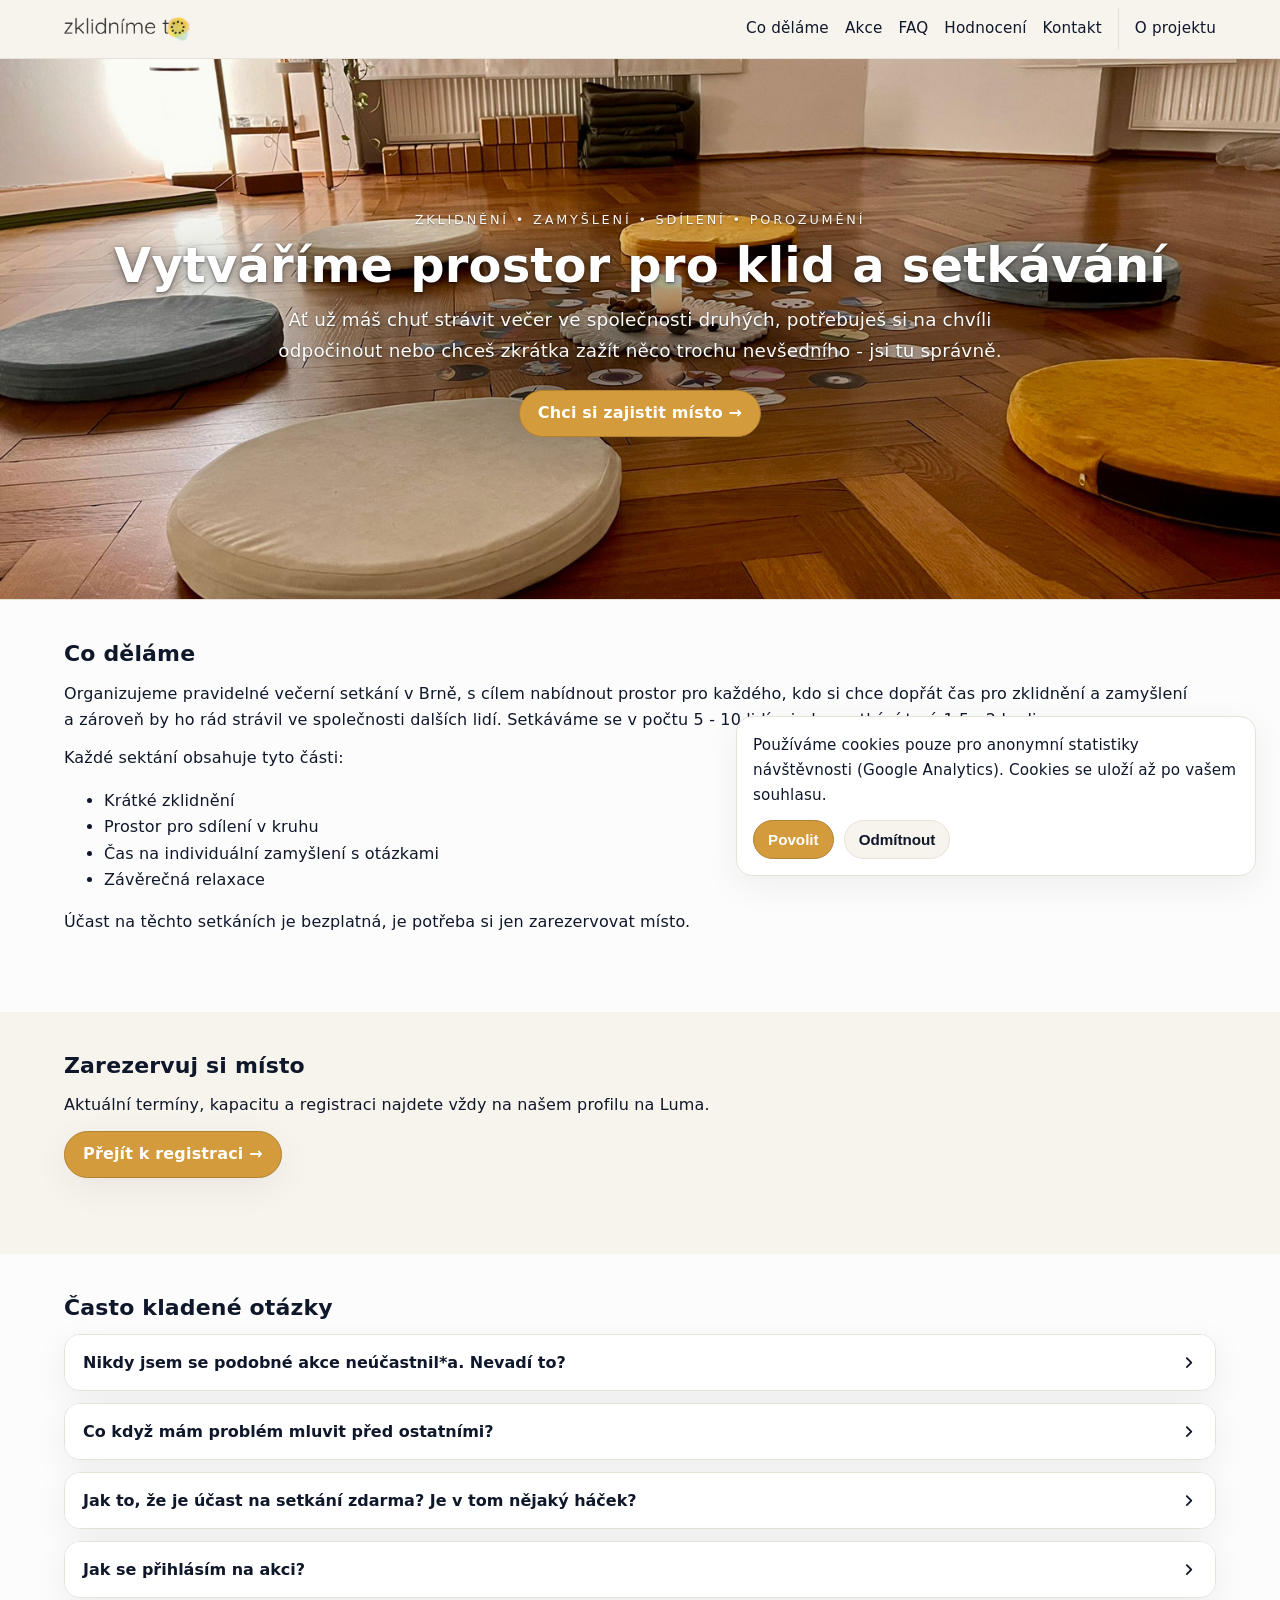
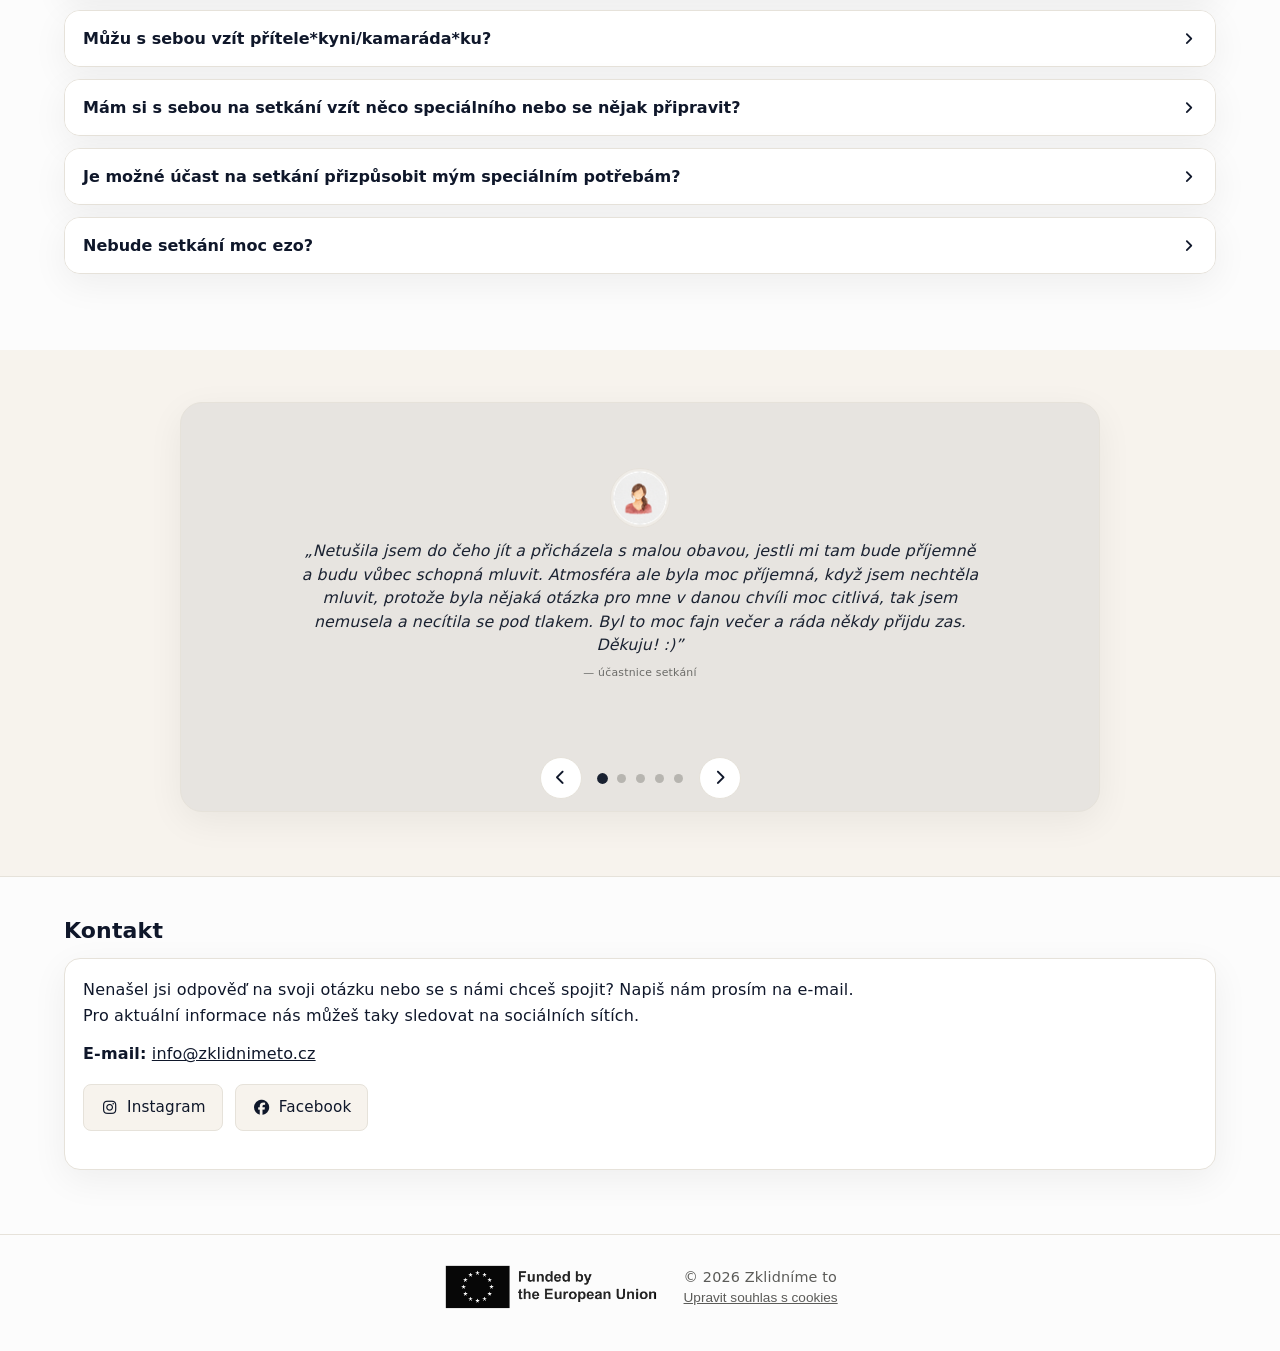
==== index.html @ 68d8fcd9 "Czech prepositions fix" ====
<!doctype html>
<html lang="cs">
<head>
  <meta charset="utf-8" />
  <meta name="viewport" content="width=device-width, initial-scale=1" />
  <title>Zklidníme to – prostor pro klid a setkávání</title>
  <meta name="description" content="Organizace pořádající pravidelná večerní setkání v Brně zaměřená na zklidnění, zamyšlení a sdílení ve společnosti druhých. Prostor pro meditaci, mindfulness a osobní rozvoj." />
  <meta property="og:title" content="Zklidníme to – prostor pro klid a setkávání" />
  <meta property="og:description" content="Organizace pořádající pravidelná večerní setkání v Brně zaměřená na zklidnění, zamyšlení a sdílení ve společnosti druhých. Prostor pro meditaci, mindfulness a osobní rozvoj." />
  <meta property="og:type" content="website" />
  <meta property="og:url" content="https://www.zklidnimeto.cz/" />
  <meta property="og:image" content="https://www.zklidnimeto.cz/assets/img/web-app-manifest-512x512.png" />
  <meta name="twitter:card" content="summary" />
  <meta name="twitter:image" content="https://www.zklidnimeto.cz/assets/img/web-app-manifest-512x512.png" />
  <meta name="color-scheme" content="light dark" />
  <meta name="apple-mobile-web-app-title" content="Zklidnime to" />
  <meta name="robots" content="index, follow">
  <link rel="canonical" href="https://www.zklidnimeto.cz/" />
  
  <link rel="preconnect" href="https://zklidnimeto.goatcounter.com" />
  <link rel="preconnect" href="https://gc.zgo.at" />
  <link href="/assets/fontawesome/css/fontawesome.min.css" rel="stylesheet" />
  <link href="/assets/fontawesome/css/brands.min.css" rel="stylesheet" />
  <link href="/assets/fontawesome/css/solid.min.css" rel="stylesheet" />
  <link href="/assets/css/style.css" rel="stylesheet" />
  <link rel="icon" type="image/png" href="/assets/img/favicon-96x96.png" sizes="96x96" />
  <link rel="shortcut icon" href="/assets/img/favicon.ico" />
  <link rel="apple-touch-icon" sizes="180x180" href="/assets/img/apple-touch-icon.png" />
  <link rel="manifest" href="/site.webmanifest" />

  <script data-goatcounter="https://zklidnimeto.goatcounter.com/count" async src="//gc.zgo.at/count.js"></script>

  <script type="application/ld+json">
  {
    "@context": "https://schema.org",
    "@type": "Organization",
    "name": "Zklidníme to",
    "url": "https://www.zklidnimeto.cz/",
    "logo": "https://www.zklidnimeto.cz/assets/img/web-app-manifest-512x512.png",
    "description": "Organizace pořádající pravidelná večerní setkání v Brně zaměřená na zklidnění, zamyšlení a sdílení ve společnosti druhých. Prostor pro meditaci, mindfulness a osobní rozvoj.",
    "address": {
      "@type": "PostalAddress",
      "addressLocality": "Brno",
      "addressCountry": "CZ"
    },
    "email": "info@zklidnimeto.cz",
    "sameAs": [
      "https://www.instagram.com/zklidnime_to",
      "https://www.facebook.com/profile.php?id=61581057479775",
      "https://luma.com/user/zklidnimeto"
    ]
  }
  </script>
  <script type="application/ld+json">
  {
    "@context": "https://schema.org",
    "@type": "Event",
    "name": "Večerní setkání pro zklidnění a zamyšlení",
    "description": "Pravidelná večerní setkání v Brně pro 5-10 lidí. Setkání zahrnuje zklidnění, sdílení v kruhu, čas na zamyšlení a závěrečnou relaxaci. Vhodné pro každého, kdo hledá prostor pro klid a autentické setkávání.",
    "eventAttendanceMode": "https://schema.org/OfflineEventAttendanceMode",
    "eventStatus": "https://schema.org/EventScheduled",
    "location": {
      "@type": "Place",
      "address": {
        "@type": "PostalAddress",
        "addressLocality": "Brno",
        "addressCountry": "CZ"
      }
    },
    "organizer": {
      "@type": "Organization",
      "name": "Zklidníme to",
      "url": "https://www.zklidnimeto.cz/"
    },
    "isAccessibleForFree": true,
    "url": "https://luma.com/user/zklidnimeto"
  }
  </script>

  <style>
    /* Index page: hero, FAQ, contact */
    .hero-wrap{
      position:relative;
      isolation:isolate;
      overflow:hidden;

      /* pozadí: fotka */
      background: url('assets/img/cover-photo-new-med.jpg') no-repeat center;
      background-position: 50% 46%;
      background-size: cover;

      color:#fff;

      /* fotka je vidět i na desktopu */
      min-height:60vh;

      /* text vertikálně přirozeně uprostřed */
      display:flex;
      align-items:center;
    }

    /* jemné stmavení jen pod textem – zbytek fotky zůstává světlý */
    .hero-wrap::before{
      content:"";
      position:absolute;
      inset:0;
      background:radial-gradient(
        ellipse 85% 55% at 50% 55%,
        rgba(0,0,0,0.52) 0%,
        rgba(0,0,0,0.28) 22%,
        rgba(0,0,0,0.08) 45%,
        transparent 70%
      );
      pointer-events:none;
    }

    /* hero sekce – MUSÍ být průhledná, ne bílá */
    .hero{
      position:relative; /* text je nad stmavením */
      width:100%;
      text-align:center;
      color:#fff;
      padding:48px 0 48px;
      background:transparent;
      border-top:0;
    }

    .eyebrow{
      text-transform:uppercase;
      letter-spacing:.22em;
      font-size:clamp(0.4rem, 2.5vw, 0.8rem);
      opacity:.95;
      color:#fff;
      text-shadow: 0 1px 2px rgba(0,0,0,.4), 0 0 24px rgba(0,0,0,.25);
    }
    .h1{
      font-size:clamp(32px,6vw,48px);
      line-height:1.15;
      margin:8px 0 12px;
      font-weight:600;
      color:#fff;
      text-shadow: 0 1px 3px rgba(0,0,0,.5), 0 2px 12px rgba(0,0,0,.35), 0 0 40px rgba(0,0,0,.2);
    }
    .lead{
      max-width:65ch;
      margin:0 auto 24px;
      font-size:clamp(1rem,2.3vw,1.15rem);
      opacity:.98;
      color:#fff;
      text-shadow: 0 1px 2px rgba(0,0,0,.45), 0 0 20px rgba(0,0,0,.25);
    }
    .cta{
      display:inline-block;
      padding:12px 18px;
      border-radius:999px;
      background:var(--accent);
      color:var(--accent-contrast);
      text-decoration:none;
      font-weight:600;
      box-shadow:var(--shadow);
      border:1px solid color-mix(in oklab,var(--accent),#000 12%);
      font-size:1rem;
      line-height:1.3;
      position:relative;
      z-index:1;
    }

    .grid{
      display:grid;
      gap:16px
    }
    @media(min-width:760px){
      .grid-2{
        grid-template-columns:1fr 1fr
      }
    }

    /* FAQ SEKCE */
    #faq{
      border-top: 0;
    }
    .faq-item{
      border:1px solid var(--border);
      border-radius:16px;
      margin-bottom:12px;
      background:#fff;
      box-shadow:var(--shadow);
      overflow:hidden;
    }
    .faq-question{
      width:100%;
      padding:18px;
      text-align:left;
      background:#fff;
      border:none;
      cursor:pointer;
      font-size:1rem;
      font-family:inherit;
      font-weight:600;
      color:var(--fg);
      display: flex;
      justify-content: space-between;
      align-items:center;
      transition:background 0.2s ease;
    }
    .faq-question:hover{
      background:var(--beige);
    }
    .faq-question:focus-visible{
      outline:2px solid #b6b0a6;
      outline-offset:-2px;
    }
    .faq-icon{
      display:inline-block;
      font-size:0.9rem;
      transition:transform 0.2s ease;
    }
    .faq-question[aria-expanded="true"] .faq-icon{
      transform:rotate(90deg);
    }
    .faq-answer{
      max-height:0;
      overflow:hidden;
      transition:max-height 0.4s ease;
      background:#fff;
      padding:0 18px 0px;
    }
    .faq-answer.open{
      max-height:500px;
    }
    .faq-answer p{
      margin: 8px 0 0 0;
      color:var(--fg);
      line-height:1.65;
      padding-bottom: 15px;
    }

    /* KONTAKT SOCIAL LINKS */
    .social-links{
      display:flex;
      gap:12px;
      margin:16px 0;
      flex-wrap:wrap;
    }
    .social-link{
      display:inline-flex;
      align-items:center;
      justify-content:center;
      gap:8px;
      padding:10px 16px;
      border-radius:8px;
      background:var(--beige);
      border:1px solid var(--border);
      text-decoration:none;
      color:var(--fg);
      font-weight:500;
      font-size:.95rem;
      transition:all 0.2s ease;
    }
    .social-link:hover{
      background:var(--accent);
      color:var(--accent-contrast);
      border-color:var(--accent);
    }
    .social-link:focus-visible{
      outline:2px solid #b6b0a6;
      outline-offset:2px;
    }
    .social-icon{
      font-size:1.1rem;
      color:inherit;
    }

    /* Index: mobilní úpravy pro hero */
    @media (max-width:700px){
      .eyebrow{
        white-space:nowrap;
      }
      .hero{
        padding:72px 0 36px;
      }
      .h1{
        font-size:clamp(26px,8vw,34px);
        line-height:1.25;
      }
      .lead{
        font-size:1rem;
        line-height:1.5;
      }
    }

    /* HODNOCENÍ – carousel (testimonial card style) */
    #hodnoceni{
      border-top:0;
    }
    .reviews-carousel{
      position:relative;
      margin-top:12px;
      outline:none;
    }
    .reviews-carousel:focus-visible{
      outline:2px solid #b6b0a6;
      outline-offset:4px;
      border-radius:24px;
    }
    .reviews-panel{
      border-radius:22px;
      border:1px solid var(--border);
      background:color-mix(in oklab,var(--beige),var(--fg) 6%);
      box-shadow:var(--shadow);
      padding:16px 18px 12px;
      max-width:min(100%,920px);
      margin-left:auto;
      margin-right:auto;
    }
    .reviews-viewport{
      overflow-x:hidden;
      overflow-y:visible;
      border-radius:12px;
      touch-action:pan-y;
    }
    .reviews-track{
      display:flex;
      align-items:stretch;
      transition:transform 0.45s ease;
    }
    @media (prefers-reduced-motion: reduce){
      .reviews-track{
        transition:none;
      }
    }
    .review-slide{
      flex:0 0 100%;
      min-width:0;
      margin:0;
      padding:2px 4px 6px;
      display:flex;
      flex-direction:column;
      align-items:center;
      justify-content:center;
      box-sizing:border-box;
      min-height:clamp(200px,38vh,340px);
      text-align:center;
      font-size:0.98rem;
      line-height:1.5;
      color:color-mix(in oklab,var(--fg),var(--muted) 18%);
    }
    .review-slide-body{
      min-width:0;
      width:100%;
      max-width:68ch;
      margin:0 auto;
      text-align:center;
    }
    .review-avatar{
      width:56px;
      height:56px;
      margin:0 auto 12px;
      border-radius:50%;
      display:flex;
      align-items:center;
      justify-content:center;
      overflow:hidden;
      background:color-mix(in oklab,var(--bg),var(--beige) 45%);
      border:2px solid color-mix(in oklab,var(--border),#fff 35%);
      box-shadow:0 0 0 1px color-mix(in oklab,var(--border),transparent 20%);
      flex-shrink:0;
    }
    .review-avatar img{
      width:100%;
      height:100%;
      object-fit:cover;
      object-position:center;
      border-radius:50%;
      display:block;
    }
    .review-text{
      font-weight:300;
      font-style:italic;
      max-width:none;
      margin:0;
      letter-spacing:.01em;
    }
    .review-text::before{
      content:'\201E';
    }
    .review-text::after{
      content:'\201D';
    }
    .review-attribution{
      display:block;
      margin-top:8px;
      font-size:.68rem;
      font-weight:400;
      font-style:normal;
      letter-spacing:.02em;
      text-transform:none;
      color:var(--muted);
      opacity:0.88;
    }
    .reviews-controls{
      display:flex;
      align-items:center;
      justify-content:center;
      gap:16px;
      margin-top:12px;
      padding-top:2px;
      flex-wrap:wrap;
    }
    @media (min-width:640px){
      .review-slide{
        padding:4px 8px 4px;
        min-height:clamp(220px,36vh,360px);
      }
      .review-avatar{
        width:58px;
        height:58px;
      }
      .review-slide-body{
        max-width:70ch;
      }
    }
    .reviews-nav{
      display:inline-flex;
      align-items:center;
      justify-content:center;
      width:42px;
      height:42px;
      padding:0;
      border:1px solid var(--border);
      border-radius:999px;
      background:#fff;
      color:var(--fg);
      cursor:pointer;
      font-size:0.95rem;
      transition:none;
    }
    .reviews-nav:hover{
      background:#fff;
      border-color:color-mix(in oklab,var(--border),var(--fg) 12%);
    }
    .reviews-nav:active{
      background:var(--accent);
      color:var(--accent-contrast);
      border-color:var(--accent);
    }
    .reviews-nav:focus-visible{
      outline:2px solid #b6b0a6;
      outline-offset:2px;
    }
    .reviews-nav:disabled{
      opacity:0.35;
      cursor:not-allowed;
      background:color-mix(in oklab,var(--bg),var(--beige) 30%);
      color:var(--fg);
      border-color:var(--border);
    }
    .reviews-dots{
      display:flex;
      gap:10px;
      align-items:center;
    }
    .reviews-dot{
      width:9px;
      height:9px;
      padding:0;
      border:none;
      border-radius:999px;
      background:color-mix(in oklab,var(--muted),var(--border) 40%);
      opacity:0.55;
      cursor:pointer;
      transition:background 0.2s ease, opacity 0.2s ease, transform 0.2s ease;
    }
    .reviews-dot[aria-current="true"]{
      background:color-mix(in oklab,var(--fg),var(--muted) 15%);
      opacity:1;
      transform:scale(1.2);
    }
    .reviews-dot:focus-visible{
      outline:2px solid #b6b0a6;
      outline-offset:2px;
    }
    .reviews-status{
      position:absolute;
      width:1px;
      height:1px;
      padding:0;
      margin:-1px;
      overflow:hidden;
      clip:rect(0,0,0,0);
      white-space:nowrap;
      border:0;
    }
  </style>
</head>
<body>
  <header>
    <div class="container nav">
      <div class="brand">
        <a href="index.html" aria-label="Zklidníme to – úvodní stránka">
          <img src="/assets/img/name-logo.png" alt="Zklidníme to" style="height: 24px; width: auto;" />
        </a>
      </div>

      <!-- hamburger (mobil) -->
      <button class="menu-toggle" aria-expanded="false" aria-controls="mobile-menu" aria-label="Otevřít menu">
        <span></span><span></span><span></span>
      </button>

      <!-- desktop menu -->
      <nav class="navlinks" aria-label="Hlavní navigace">
        <a href="#co-delame-title">Co děláme</a>
        <a href="#akce-title">Akce</a>
        <a href="#faq-title">FAQ</a>
        <a href="#hodnoceni-title">Hodnocení</a>
        <a href="#kontakt-title">Kontakt</a>
        <a href="o-projektu.html" class="nav-page-link">O projektu</a>
      </nav>
    </div>

    <!-- mobilní rozbalovací panel -->
    <div class="mobile-wrap">
      <nav id="mobile-menu" class="mobile-menu" aria-label="Hlavní navigace (mobil)">
        <a href="#co-delame-title" class="m-link">Co děláme</a>
        <a href="#akce-title" class="m-link">Akce</a>
        <a href="#faq-title" class="m-link">FAQ</a>
        <a href="#hodnoceni-title" class="m-link">Hodnocení</a>
        <a href="#kontakt-title" class="m-link">Kontakt</a>
        <a href="o-projektu.html" class="m-link nav-page-link">O projektu</a>
      </nav>
    </div>
  </header>

  <div class="hero-wrap">
    <section class="hero" aria-labelledby="hlavni-nadpis">
      <div class="container">
        <div class="eyebrow">Zklidnění • Zamyšlení • Sdílení • Porozumění</div>
        <h1 id="hlavni-nadpis" class="h1">Vytváříme prostor pro klid a setkávání</h1>
        <p class="lead">Ať už máš chuť strávit večer ve společnosti druhých, potřebuješ si na chvíli odpočinout nebo chceš zkrátka zažít něco trochu nevšedního - jsi tu správně.</p>
        <p><a class="cta" href="https://luma.com/user/zklidnimeto" target="_blank" rel="noopener">Chci si zajistit místo →</a></p>
      </div>
    </section>
  </div>

  <section id="co-delame">
    <div class="container">
      <h2 id="co-delame-title">Co děláme</h2>
      <p>Organizujeme pravidelné večerní setkání v Brně, s cílem nabídnout prostor pro každého,
        kdo si chce dopřát čas pro zklidnění a zamyšlení a zároveň by ho rád strávil ve společnosti dalších lidí.
        Setkáváme se v počtu 5 - 10 lidí a jedno setkání trvá 1,5 - 2 hodiny.
      </p>
      <p>Každé sektání obsahuje tyto části:</p>
      <ul>
        <li>Krátké zklidnění</li>
        <li>Prostor pro sdílení v kruhu</li>
        <li>Čas na individuální zamyšlení s otázkami</li>
        <li>Závěrečná relaxace</li>
      </ul>
      <p>Účast na těchto setkáních je bezplatná, je potřeba si jen zarezervovat místo.</p>
    </div>
  </section>

  <section id="akce" class="alt">
    <div class="container">
      <h2 id="akce-title">Zarezervuj si místo</h2>
      <p>Aktuální termíny, kapacitu a registraci najdete vždy na našem profilu na Luma.</p>
      <p><a class="cta" href="https://luma.com/user/zklidnimeto" target="_blank" rel="noopener" aria-label="Přejít na registraci">Přejít k registraci →</a></p>
    </div>
  </section>

  <section id="faq">
    <div class="container">
      <h2 id="faq-title">Často kladené otázky</h2>
      
      <div class="faq-item">
        <button class="faq-question" aria-expanded="false" aria-controls="faq-answer-1">
          </span><span>Nikdy jsem se podobné akce neúčastnil*a. Nevadí to?</span><span class="faq-icon"><i class="fa-solid fa-angle-right"></i></span>
        </button>
        <div id="faq-answer-1" class="faq-answer">
          <p>
            Nevadí! Budeme moc rádi, když si účast na našem setkání vyzkoušíš a uvidíš, jaké to pro tebe bude. Na místě vždy všechno vysvětlujeme tak, aby to bylo jasné úplně každému.
          </p>
        </div>
      </div>

      <div class="faq-item">
        <button class="faq-question" aria-expanded="false" aria-controls="faq-answer-2">
          </span><span>Co když mám problém mluvit před ostatními?</span><span class="faq-icon"><i class="fa-solid fa-angle-right"></i></span>
        </button>
        <div id="faq-answer-2" class="faq-answer">
          <p>
            Sdílení v kruhu je pozvání, ne povinnost. I tichá přítomnost a naslouchání jsou plnohodnotnou součástí kruhu.
          </p>
        </div>
      </div>

      <div class="faq-item">
        <button class="faq-question" aria-expanded="false" aria-controls="faq-answer-3">
          </span><span>Jak to, že je účast na setkání zdarma? Je v tom nějaký háček?</span><span class="faq-icon"><i class="fa-solid fa-angle-right"></i></span>
        </button>
        <div id="faq-answer-3" class="faq-answer">
          <p>
            Žádný háček v tom není, účast je zdarma díky grantu od Evropského sboru solidarity. Tím můžeme pokrýt veškeré náklady. Po skončení akce tě jen poprosíme o vyplnění dotazníku se zpětnou vazbou. 
          </p>
        </div>
      </div>

      <div class="faq-item">
        <button class="faq-question" aria-expanded="false" aria-controls="faq-answer-4">
          </span><span>Jak se přihlásím na akci?</span><span class="faq-icon"><i class="fa-solid fa-angle-right"></i></span>
        </button>
        <div id="faq-answer-4" class="faq-answer">
          <p>
            Přihlašování na naše akce probíhá přes platformu Luma. Jdi na náš profil na <a href="https://luma.com/user/zklidnimeto" target="_blank" rel="noopener">Luma</a>, kde najdeš aktuální termíny a budeš se moci zaregistrovat.
          </p>
        </div>
      </div>

      <div class="faq-item">
        <button class="faq-question" aria-expanded="false" aria-controls="faq-answer-5">
          </span><span>Můžu s sebou vzít přítele*kyni/kamaráda*ku?</span><span class="faq-icon"><i class="fa-solid fa-angle-right"></i></span>
        </button>
        <div id="faq-answer-5" class="faq-answer">
          <p>
            Můžeš. :) Ze zkušenosti zároveň víme, že někdy je pro člověka jednodušší být autentičtější před lidmi, které nezná. Záleží, jak to vnímáš ty. 
          </p>
        </div>
      </div>

      <div class="faq-item">
        <button class="faq-question" aria-expanded="false" aria-controls="faq-answer-6">
          </span><span>Mám si s sebou na setkání vzít něco speciálního nebo se nějak připravit?</span><span class="faq-icon"><i class="fa-solid fa-angle-right"></i></span>
        </button>
        <div id="faq-answer-6" class="faq-answer">
          <p>
            Stačí přijít, tak jak jsi. Jediné doporučení se týká oblečení: sedáváme na zemi, takže sukně nemusí být ideální. Zároveň pokud míváš tenké ponožky, tak se hodí vědět, že jsme na místě bosky.
          </p>
        </div>
      </div>

      <div class="faq-item">
        <button class="faq-question" aria-expanded="false" aria-controls="faq-answer-7">
          </span><span>Je možné účast na setkání přizpůsobit mým speciálním potřebám?</span><span class="faq-icon"><i class="fa-solid fa-angle-right"></i></span>
        </button>
        <div id="faq-answer-7" class="faq-answer">
          <p>
            Budeme rádi, když nás budeš kontaktovat přes email <TODO>info@zklidnimeto.cz</TODO>. Pokud to bude v našich silách, rádi setkání přizpůsobíme, aby se mohl zúčastnit každý, kdo má zájem. 
          </p>
        </div>
      </div>

      <div class="faq-item">
        <button class="faq-question" aria-expanded="false" aria-controls="faq-answer-8">
          </span><span>Nebude setkání moc ezo?</span><span class="faq-icon"><i class="fa-solid fa-angle-right"></i></span>
        </button>
        <div id="faq-answer-8" class="faq-answer">
          <p>
            S čakrou ani tokem energie pracovat neumíme a ani to není naším cílem. Zároveň je součástí večera například vedená relaxace nebo práce s dechem. Podle nás to ezo není, ale raději to zmiňujeme, protože pro někoho může být... :)
          </p>
        </div>
      </div>
    </div>

  </section>

  <section id="hodnoceni" class="alt" aria-labelledby="hodnoceni-title">
    <div class="container">
      <!-- <h2 id="hodnoceni-title">Zpětná vazba od lidí, kteří už setkání navštívili</h2> -->

      <div class="reviews-carousel" data-reviews-carousel tabindex="0" aria-label="Hodnocení účastníků – šipkami nebo posunutím prstu doleva a doprava">
        <p id="reviews-live" class="reviews-status" aria-live="polite"></p>
        <div class="reviews-panel">
          <div
            class="reviews-viewport"
            data-reviews-viewport
            role="region"
            aria-roledescription="karousel"
            aria-labelledby="hodnoceni-title"
          >
            <div class="reviews-track" data-reviews-track>
              <div class="review-slide" data-review-slide>
                <div class="review-avatar" aria-hidden="true">
                  <img src="assets/review-avatars/woman_4.png" alt="" width="56" height="56" loading="lazy" decoding="async" />
                </div>
                <div class="review-slide-body">
                  <p class="review-text">Netušila jsem do čeho jít a přicházela s malou obavou, jestli mi tam bude příjemně a budu vůbec schopná mluvit. Atmosféra ale byla moc příjemná, když jsem nechtěla mluvit, protože byla nějaká otázka pro mne v danou chvíli moc citlivá, tak jsem nemusela a necítila se pod tlakem. Byl to moc fajn večer a ráda někdy přijdu zas. Děkuju! :)</p>
                  <p class="review-attribution">— účastnice setkání</p>
                </div>
              </div>
              <div class="review-slide" data-review-slide>
                <div class="review-avatar" aria-hidden="true">
                  <img src="assets/review-avatars/woman_2.png" alt="" width="56" height="56" loading="lazy" decoding="async" />
                </div>
                <div class="review-slide-body">
                  <p class="review-text">Oceňuju citlivý a empatický přístup průvodkyně, které se podařilo v útulném prostředí navodit atmosféru plnou důvěry, tolik potřebnou pro pocit bezpečí k otevření mnohdy nelehkých témat a k projevení vlastní zranitelnosti. Strávit dvě hodiny v přítomném okamžiku, naslouchat a být ostatními viděn a slyšen bylo prostě jako zachumlat svou duši do načechrané peřiny.</p>
                  <p class="review-attribution">— účastnice setkání</p>
                </div>
              </div>
              <div class="review-slide" data-review-slide>
                <div class="review-avatar" aria-hidden="true">
                  <img src="assets/review-avatars/man_1.png" alt="" width="56" height="56" loading="lazy" decoding="async" />
                </div>
                <div class="review-slide-body">
                  <p class="review-text">Akce byla moc fajn, v poslední době toho na mě je hodně a potřeboval jsem místo, kde se můžu otevřít ventilovat spoje pocity a zklidnit se, to bylo stoprocentně splněno :)</p>
                  <p class="review-attribution">— účastník setkání</p>
                </div>
              </div>
              <div class="review-slide" data-review-slide>
                <div class="review-avatar" aria-hidden="true">
                  <img src="assets/review-avatars/woman_3.png" alt="" width="56" height="56" loading="lazy" decoding="async" />
                </div>
                <div class="review-slide-body">
                  <p class="review-text">Večerné stretnutie bolo pre mňa veľmi príjemné a cítila som počas celého večera bezpečne. Mne osobne veľmi vyhovoval menší počet účastníkov (6). Veľmi oceňujem vytvorenie rešpektujúcej atmosféry lektorkou. Pre mňa to bol priestor pre spomalenie, vlastné myšlienky a moc som sa tešila aj si užila záverečnú relaxáciu. Vďaka tomuto večeru som odchádzala uvoľnená, oddýchnutá a viac napojená sama na seba. Až ma prekvapilo, že stačí vlastne &quot;tak málo&quot;.</p>
                  <p class="review-attribution">— účastnice setkání</p>
                </div>
              </div>
              <div class="review-slide" data-review-slide>
                <div class="review-avatar" aria-hidden="true">
                  <img src="assets/review-avatars/woman_1.png" alt="" width="56" height="56" loading="lazy" decoding="async" />
                </div>
                <div class="review-slide-body">
                  <p class="review-text">Setkání mi opravdu pomohlo. Cítila jsem se vyslyšená, v bezpečí a necítila jsem se sama</p>
                  <p class="review-attribution">— účastnice setkání</p>
                </div>
              </div>
            </div>
          </div>
          <div class="reviews-controls">
            <button type="button" class="reviews-nav reviews-prev" data-reviews-prev aria-label="Předchozí hodnocení">
              <i class="fa-solid fa-chevron-left" aria-hidden="true"></i>
            </button>
            <div class="reviews-dots" data-reviews-dots role="group" aria-label="Vybrat hodnocení"></div>
            <button type="button" class="reviews-nav reviews-next" data-reviews-next aria-label="Další hodnocení">
              <i class="fa-solid fa-chevron-right" aria-hidden="true"></i>
            </button>
          </div>
        </div>
      </div>
    </div>
  </section>

  <section id="kontakt">
    <div class="container">
      <h2 id="kontakt-title">Kontakt</h2>
      <div class="card">
        <p>
          Nenašel jsi odpověď na svoji otázku nebo se s námi chceš spojit? Napiš nám prosím na e-mail.<br>
          Pro aktuální informace nás můžeš taky sledovat na sociálních sítích.
        </p>
        <p><strong>E-mail:</strong> <a href="mailto:info@zklidnimeto.cz">info@zklidnimeto.cz</a></p>
        
        <div class="social-links">
          <a href="https://www.instagram.com/zklidnime_to" target="_blank" rel="noopener" class="social-link" aria-label="Sledovat na Instagramu">
            <i class="fa-brands fa-instagram"></i>
            <span>Instagram</span>
          </a>
          <a href="https://www.facebook.com/profile.php?id=61581057479775" target="_blank" rel="noopener" class="social-link" aria-label="Sledovat na Facebooku">
            <i class="fa-brands fa-facebook"></i>
            <span>Facebook</span>
          </a>
        </div>
        
        <p style="color:var(--muted); margin-top:20px;"></p>
      </div>
    </div>
  </section>

  <button class="back-to-top" aria-label="Zpět na začátek" title="Zpět na začátek">
    <i class="fa-solid fa-arrow-up"></i>
  </button>

  <div id="consent-banner" class="consent-banner" role="dialog" aria-live="polite" aria-label="Nastavení cookies" hidden>
    <p>
      Používáme cookies pouze pro anonymní statistiky návštěvnosti (Google&nbsp;Analytics).
      Cookies se uloží až po vašem souhlasu.
    </p>
    <div class="consent-actions">
      <button id="consent-accept" class="consent-btn primary" type="button">Povolit</button>
      <button id="consent-reject" class="consent-btn" type="button">Odmítnout</button>
    </div>
  </div>

  <footer>
    <div class="container">
      <div style="display: flex; align-items: center; gap: 12px; justify-content: center; flex-wrap: wrap;">
        <img src="assets/img/eu-funded-logo.png" style="height: 48px;" alt="Financováno Evropskou unií" loading="lazy" />
        <div>
          © <span id="y"></span> Zklidníme to <br />
          <button id="consent-open" class="consent-manage" type="button">Upravit souhlas s cookies</button>
        </div>
      </div>
    </div>
  </footer>

  <script src="/assets/js/script.js"></script>
</body>
</html>
---- assets/fontawesome/css/brands.min.css ----
/*!
 * Font Awesome Free 7.1.0 by @fontawesome - https://fontawesome.com
 * License - https://fontawesome.com/license/free (Icons: CC BY 4.0, Fonts: SIL OFL 1.1, Code: MIT License)
 * Copyright 2025 Fonticons, Inc.
 */
:host,:root{--fa-family-brands:"Font Awesome 7 Brands";--fa-font-brands:normal 400 1em/1 var(--fa-family-brands)}@font-face{font-family:"Font Awesome 7 Brands";font-style:normal;font-weight:400;font-display:block;src:url(../webfonts/fa-brands-400.woff2)}.fa-brands,.fa-classic.fa-brands,.fab{--fa-family:var(--fa-family-brands);--fa-style:400}.fa-firefox-browser{--fa:"\e007"}.fa-ideal{--fa:"\e013"}.fa-microblog{--fa:"\e01a"}.fa-pied-piper-square,.fa-square-pied-piper{--fa:"\e01e"}.fa-unity{--fa:"\e049"}.fa-dailymotion{--fa:"\e052"}.fa-instagram-square,.fa-square-instagram{--fa:"\e055"}.fa-mixer{--fa:"\e056"}.fa-shopify{--fa:"\e057"}.fa-deezer{--fa:"\e077"}.fa-edge-legacy{--fa:"\e078"}.fa-google-pay{--fa:"\e079"}.fa-rust{--fa:"\e07a"}.fa-tiktok{--fa:"\e07b"}.fa-unsplash{--fa:"\e07c"}.fa-cloudflare{--fa:"\e07d"}.fa-guilded{--fa:"\e07e"}.fa-hive{--fa:"\e07f"}.fa-42-group,.fa-innosoft{--fa:"\e080"}.fa-instalod{--fa:"\e081"}.fa-octopus-deploy{--fa:"\e082"}.fa-perbyte{--fa:"\e083"}.fa-uncharted{--fa:"\e084"}.fa-watchman-monitoring{--fa:"\e087"}.fa-wodu{--fa:"\e088"}.fa-wirsindhandwerk,.fa-wsh{--fa:"\e2d0"}.fa-bots{--fa:"\e340"}.fa-cmplid{--fa:"\e360"}.fa-bilibili{--fa:"\e3d9"}.fa-golang{--fa:"\e40f"}.fa-pix{--fa:"\e43a"}.fa-sitrox{--fa:"\e44a"}.fa-hashnode{--fa:"\e499"}.fa-meta{--fa:"\e49b"}.fa-padlet{--fa:"\e4a0"}.fa-nfc-directional{--fa:"\e530"}.fa-nfc-symbol{--fa:"\e531"}.fa-screenpal{--fa:"\e570"}.fa-space-awesome{--fa:"\e5ac"}.fa-square-font-awesome{--fa:"\e5ad"}.fa-gitlab-square,.fa-square-gitlab{--fa:"\e5ae"}.fa-odysee{--fa:"\e5c6"}.fa-stubber{--fa:"\e5c7"}.fa-debian{--fa:"\e60b"}.fa-shoelace{--fa:"\e60c"}.fa-threads{--fa:"\e618"}.fa-square-threads{--fa:"\e619"}.fa-square-x-twitter{--fa:"\e61a"}.fa-x-twitter{--fa:"\e61b"}.fa-opensuse{--fa:"\e62b"}.fa-letterboxd{--fa:"\e62d"}.fa-square-letterboxd{--fa:"\e62e"}.fa-mintbit{--fa:"\e62f"}.fa-google-scholar{--fa:"\e63b"}.fa-brave{--fa:"\e63c"}.fa-brave-reverse{--fa:"\e63d"}.fa-pixiv{--fa:"\e640"}.fa-upwork{--fa:"\e641"}.fa-webflow{--fa:"\e65c"}.fa-signal-messenger{--fa:"\e663"}.fa-bluesky{--fa:"\e671"}.fa-jxl{--fa:"\e67b"}.fa-square-upwork{--fa:"\e67c"}.fa-web-awesome{--fa:"\e682"}.fa-square-web-awesome{--fa:"\e683"}.fa-square-web-awesome-stroke{--fa:"\e684"}.fa-dart-lang{--fa:"\e693"}.fa-flutter{--fa:"\e694"}.fa-files-pinwheel{--fa:"\e69f"}.fa-css{--fa:"\e6a2"}.fa-square-bluesky{--fa:"\e6a3"}.fa-openai{--fa:"\e7cf"}.fa-square-linkedin{--fa:"\e7d0"}.fa-cash-app{--fa:"\e7d4"}.fa-disqus{--fa:"\e7d5"}.fa-11ty,.fa-eleventy{--fa:"\e7d6"}.fa-kakao-talk{--fa:"\e7d7"}.fa-linktree{--fa:"\e7d8"}.fa-notion{--fa:"\e7d9"}.fa-pandora{--fa:"\e7da"}.fa-pixelfed{--fa:"\e7db"}.fa-tidal{--fa:"\e7dc"}.fa-vsco{--fa:"\e7dd"}.fa-w3c{--fa:"\e7de"}.fa-lumon{--fa:"\e7e2"}.fa-lumon-drop{--fa:"\e7e3"}.fa-square-figma{--fa:"\e7e4"}.fa-tex{--fa:"\e7ff"}.fa-duolingo{--fa:"\e812"}.fa-square-twitter,.fa-twitter-square{--fa:"\f081"}.fa-facebook-square,.fa-square-facebook{--fa:"\f082"}.fa-linkedin{--fa:"\f08c"}.fa-github-square,.fa-square-github{--fa:"\f092"}.fa-twitter{--fa:"\f099"}.fa-facebook{--fa:"\f09a"}.fa-github{--fa:"\f09b"}.fa-pinterest{--fa:"\f0d2"}.fa-pinterest-square,.fa-square-pinterest{--fa:"\f0d3"}.fa-google-plus-square,.fa-square-google-plus{--fa:"\f0d4"}.fa-google-plus-g{--fa:"\f0d5"}.fa-linkedin-in{--fa:"\f0e1"}.fa-github-alt{--fa:"\f113"}.fa-maxcdn{--fa:"\f136"}.fa-html5{--fa:"\f13b"}.fa-css3{--fa:"\f13c"}.fa-btc{--fa:"\f15a"}.fa-youtube{--fa:"\f167"}.fa-xing{--fa:"\f168"}.fa-square-xing,.fa-xing-square{--fa:"\f169"}.fa-dropbox{--fa:"\f16b"}.fa-stack-overflow{--fa:"\f16c"}.fa-instagram{--fa:"\f16d"}.fa-flickr{--fa:"\f16e"}.fa-adn{--fa:"\f170"}.fa-bitbucket{--fa:"\f171"}.fa-tumblr{--fa:"\f173"}.fa-square-tumblr,.fa-tumblr-square{--fa:"\f174"}.fa-apple{--fa:"\f179"}.fa-windows{--fa:"\f17a"}.fa-android{--fa:"\f17b"}.fa-linux{--fa:"\f17c"}.fa-dribbble{--fa:"\f17d"}.fa-skype{--fa:"\f17e"}.fa-foursquare{--fa:"\f180"}.fa-trello{--fa:"\f181"}.fa-gratipay{--fa:"\f184"}.fa-vk{--fa:"\f189"}.fa-weibo{--fa:"\f18a"}.fa-renren{--fa:"\f18b"}.fa-pagelines{--fa:"\f18c"}.fa-stack-exchange{--fa:"\f18d"}.fa-square-vimeo,.fa-vimeo-square{--fa:"\f194"}.fa-slack,.fa-slack-hash{--fa:"\f198"}.fa-wordpress{--fa:"\f19a"}.fa-openid{--fa:"\f19b"}.fa-yahoo{--fa:"\f19e"}.fa-google{--fa:"\f1a0"}.fa-reddit{--fa:"\f1a1"}.fa-reddit-square,.fa-square-reddit{--fa:"\f1a2"}.fa-stumbleupon-circle{--fa:"\f1a3"}.fa-stumbleupon{--fa:"\f1a4"}.fa-delicious{--fa:"\f1a5"}.fa-digg{--fa:"\f1a6"}.fa-pied-piper-pp{--fa:"\f1a7"}.fa-pied-piper-alt{--fa:"\f1a8"}.fa-drupal{--fa:"\f1a9"}.fa-joomla{--fa:"\f1aa"}.fa-behance{--fa:"\f1b4"}.fa-behance-square,.fa-square-behance{--fa:"\f1b5"}.fa-steam{--fa:"\f1b6"}.fa-square-steam,.fa-steam-square{--fa:"\f1b7"}.fa-spotify{--fa:"\f1bc"}.fa-deviantart{--fa:"\f1bd"}.fa-soundcloud{--fa:"\f1be"}.fa-vine{--fa:"\f1ca"}.fa-codepen{--fa:"\f1cb"}.fa-jsfiddle{--fa:"\f1cc"}.fa-rebel{--fa:"\f1d0"}.fa-empire{--fa:"\f1d1"}.fa-git-square,.fa-square-git{--fa:"\f1d2"}.fa-git{--fa:"\f1d3"}.fa-hacker-news{--fa:"\f1d4"}.fa-tencent-weibo{--fa:"\f1d5"}.fa-qq{--fa:"\f1d6"}.fa-weixin{--fa:"\f1d7"}.fa-slideshare{--fa:"\f1e7"}.fa-twitch{--fa:"\f1e8"}.fa-yelp{--fa:"\f1e9"}.fa-paypal{--fa:"\f1ed"}.fa-google-wallet{--fa:"\f1ee"}.fa-cc-visa{--fa:"\f1f0"}.fa-cc-mastercard{--fa:"\f1f1"}.fa-cc-discover{--fa:"\f1f2"}.fa-cc-amex{--fa:"\f1f3"}.fa-cc-paypal{--fa:"\f1f4"}.fa-cc-stripe{--fa:"\f1f5"}.fa-lastfm{--fa:"\f202"}.fa-lastfm-square,.fa-square-lastfm{--fa:"\f203"}.fa-ioxhost{--fa:"\f208"}.fa-angellist{--fa:"\f209"}.fa-buysellads{--fa:"\f20d"}.fa-connectdevelop{--fa:"\f20e"}.fa-dashcube{--fa:"\f210"}.fa-forumbee{--fa:"\f211"}.fa-leanpub{--fa:"\f212"}.fa-sellsy{--fa:"\f213"}.fa-shirtsinbulk{--fa:"\f214"}.fa-simplybuilt{--fa:"\f215"}.fa-skyatlas{--fa:"\f216"}.fa-pinterest-p{--fa:"\f231"}.fa-whatsapp{--fa:"\f232"}.fa-viacoin{--fa:"\f237"}.fa-medium,.fa-medium-m{--fa:"\f23a"}.fa-y-combinator{--fa:"\f23b"}.fa-optin-monster{--fa:"\f23c"}.fa-opencart{--fa:"\f23d"}.fa-expeditedssl{--fa:"\f23e"}.fa-cc-jcb{--fa:"\f24b"}.fa-cc-diners-club{--fa:"\f24c"}.fa-creative-commons{--fa:"\f25e"}.fa-gg{--fa:"\f260"}.fa-gg-circle{--fa:"\f261"}.fa-odnoklassniki{--fa:"\f263"}.fa-odnoklassniki-square,.fa-square-odnoklassniki{--fa:"\f264"}.fa-get-pocket{--fa:"\f265"}.fa-wikipedia-w{--fa:"\f266"}.fa-safari{--fa:"\f267"}.fa-chrome{--fa:"\f268"}.fa-firefox{--fa:"\f269"}.fa-opera{--fa:"\f26a"}.fa-internet-explorer{--fa:"\f26b"}.fa-contao{--fa:"\f26d"}.fa-500px{--fa:"\f26e"}.fa-amazon{--fa:"\f270"}.fa-houzz{--fa:"\f27c"}.fa-vimeo-v{--fa:"\f27d"}.fa-black-tie{--fa:"\f27e"}.fa-fonticons{--fa:"\f280"}.fa-reddit-alien{--fa:"\f281"}.fa-edge{--fa:"\f282"}.fa-codiepie{--fa:"\f284"}.fa-modx{--fa:"\f285"}.fa-fort-awesome{--fa:"\f286"}.fa-usb{--fa:"\f287"}.fa-product-hunt{--fa:"\f288"}.fa-mixcloud{--fa:"\f289"}.fa-scribd{--fa:"\f28a"}.fa-bluetooth{--fa:"\f293"}.fa-bluetooth-b{--fa:"\f294"}.fa-gitlab{--fa:"\f296"}.fa-wpbeginner{--fa:"\f297"}.fa-wpforms{--fa:"\f298"}.fa-envira{--fa:"\f299"}.fa-glide{--fa:"\f2a5"}.fa-glide-g{--fa:"\f2a6"}.fa-viadeo{--fa:"\f2a9"}.fa-square-viadeo,.fa-viadeo-square{--fa:"\f2aa"}.fa-snapchat,.fa-snapchat-ghost{--fa:"\f2ab"}.fa-snapchat-square,.fa-square-snapchat{--fa:"\f2ad"}.fa-pied-piper{--fa:"\f2ae"}.fa-first-order{--fa:"\f2b0"}.fa-yoast{--fa:"\f2b1"}.fa-themeisle{--fa:"\f2b2"}.fa-google-plus{--fa:"\f2b3"}.fa-font-awesome,.fa-font-awesome-flag,.fa-font-awesome-logo-full{--fa:"\f2b4"}.fa-linode{--fa:"\f2b8"}.fa-quora{--fa:"\f2c4"}.fa-free-code-camp{--fa:"\f2c5"}.fa-telegram,.fa-telegram-plane{--fa:"\f2c6"}.fa-bandcamp{--fa:"\f2d5"}.fa-grav{--fa:"\f2d6"}.fa-etsy{--fa:"\f2d7"}.fa-imdb{--fa:"\f2d8"}.fa-ravelry{--fa:"\f2d9"}.fa-sellcast{--fa:"\f2da"}.fa-superpowers{--fa:"\f2dd"}.fa-wpexplorer{--fa:"\f2de"}.fa-meetup{--fa:"\f2e0"}.fa-font-awesome-alt,.fa-square-font-awesome-stroke{--fa:"\f35c"}.fa-accessible-icon{--fa:"\f368"}.fa-accusoft{--fa:"\f369"}.fa-adversal{--fa:"\f36a"}.fa-affiliatetheme{--fa:"\f36b"}.fa-algolia{--fa:"\f36c"}.fa-amilia{--fa:"\f36d"}.fa-angrycreative{--fa:"\f36e"}.fa-app-store{--fa:"\f36f"}.fa-app-store-ios{--fa:"\f370"}.fa-apper{--fa:"\f371"}.fa-asymmetrik{--fa:"\f372"}.fa-audible{--fa:"\f373"}.fa-avianex{--fa:"\f374"}.fa-aws{--fa:"\f375"}.fa-bimobject{--fa:"\f378"}.fa-bitcoin{--fa:"\f379"}.fa-bity{--fa:"\f37a"}.fa-blackberry{--fa:"\f37b"}.fa-blogger{--fa:"\f37c"}.fa-blogger-b{--fa:"\f37d"}.fa-buromobelexperte{--fa:"\f37f"}.fa-centercode{--fa:"\f380"}.fa-cloudscale{--fa:"\f383"}.fa-cloudsmith{--fa:"\f384"}.fa-cloudversify{--fa:"\f385"}.fa-cpanel{--fa:"\f388"}.fa-css3-alt{--fa:"\f38b"}.fa-cuttlefish{--fa:"\f38c"}.fa-d-and-d{--fa:"\f38d"}.fa-deploydog{--fa:"\f38e"}.fa-deskpro{--fa:"\f38f"}.fa-digital-ocean{--fa:"\f391"}.fa-discord{--fa:"\f392"}.fa-discourse{--fa:"\f393"}.fa-dochub{--fa:"\f394"}.fa-docker{--fa:"\f395"}.fa-draft2digital{--fa:"\f396"}.fa-dribbble-square,.fa-square-dribbble{--fa:"\f397"}.fa-dyalog{--fa:"\f399"}.fa-earlybirds{--fa:"\f39a"}.fa-erlang{--fa:"\f39d"}.fa-facebook-f{--fa:"\f39e"}.fa-facebook-messenger{--fa:"\f39f"}.fa-firstdraft{--fa:"\f3a1"}.fa-fonticons-fi{--fa:"\f3a2"}.fa-fort-awesome-alt{--fa:"\f3a3"}.fa-freebsd{--fa:"\f3a4"}.fa-gitkraken{--fa:"\f3a6"}.fa-gofore{--fa:"\f3a7"}.fa-goodreads{--fa:"\f3a8"}.fa-goodreads-g{--fa:"\f3a9"}.fa-google-drive{--fa:"\f3aa"}.fa-google-play{--fa:"\f3ab"}.fa-gripfire{--fa:"\f3ac"}.fa-grunt{--fa:"\f3ad"}.fa-gulp{--fa:"\f3ae"}.fa-hacker-news-square,.fa-square-hacker-news{--fa:"\f3af"}.fa-hire-a-helper{--fa:"\f3b0"}.fa-hotjar{--fa:"\f3b1"}.fa-hubspot{--fa:"\f3b2"}.fa-itunes{--fa:"\f3b4"}.fa-itunes-note{--fa:"\f3b5"}.fa-jenkins{--fa:"\f3b6"}.fa-joget{--fa:"\f3b7"}.fa-js{--fa:"\f3b8"}.fa-js-square,.fa-square-js{--fa:"\f3b9"}.fa-keycdn{--fa:"\f3ba"}.fa-kickstarter,.fa-square-kickstarter{--fa:"\f3bb"}.fa-kickstarter-k{--fa:"\f3bc"}.fa-laravel{--fa:"\f3bd"}.fa-line{--fa:"\f3c0"}.fa-lyft{--fa:"\f3c3"}.fa-magento{--fa:"\f3c4"}.fa-medapps{--fa:"\f3c6"}.fa-medrt{--fa:"\f3c8"}.fa-microsoft{--fa:"\f3ca"}.fa-mix{--fa:"\f3cb"}.fa-mizuni{--fa:"\f3cc"}.fa-monero{--fa:"\f3d0"}.fa-napster{--fa:"\f3d2"}.fa-node-js{--fa:"\f3d3"}.fa-npm{--fa:"\f3d4"}.fa-ns8{--fa:"\f3d5"}.fa-nutritionix{--fa:"\f3d6"}.fa-page4{--fa:"\f3d7"}.fa-palfed{--fa:"\f3d8"}.fa-patreon{--fa:"\f3d9"}.fa-periscope{--fa:"\f3da"}.fa-phabricator{--fa:"\f3db"}.fa-phoenix-framework{--fa:"\f3dc"}.fa-playstation{--fa:"\f3df"}.fa-pushed{--fa:"\f3e1"}.fa-python{--fa:"\f3e2"}.fa-red-river{--fa:"\f3e3"}.fa-rendact,.fa-wpressr{--fa:"\f3e4"}.fa-replyd{--fa:"\f3e6"}.fa-resolving{--fa:"\f3e7"}.fa-rocketchat{--fa:"\f3e8"}.fa-rockrms{--fa:"\f3e9"}.fa-schlix{--fa:"\f3ea"}.fa-searchengin{--fa:"\f3eb"}.fa-servicestack{--fa:"\f3ec"}.fa-sistrix{--fa:"\f3ee"}.fa-speakap{--fa:"\f3f3"}.fa-staylinked{--fa:"\f3f5"}.fa-steam-symbol{--fa:"\f3f6"}.fa-sticker-mule{--fa:"\f3f7"}.fa-studiovinari{--fa:"\f3f8"}.fa-supple{--fa:"\f3f9"}.fa-uber{--fa:"\f402"}.fa-uikit{--fa:"\f403"}.fa-uniregistry{--fa:"\f404"}.fa-untappd{--fa:"\f405"}.fa-ussunnah{--fa:"\f407"}.fa-vaadin{--fa:"\f408"}.fa-viber{--fa:"\f409"}.fa-vimeo{--fa:"\f40a"}.fa-vnv{--fa:"\f40b"}.fa-square-whatsapp,.fa-whatsapp-square{--fa:"\f40c"}.fa-whmcs{--fa:"\f40d"}.fa-wordpress-simple{--fa:"\f411"}.fa-xbox{--fa:"\f412"}.fa-yandex{--fa:"\f413"}.fa-yandex-international{--fa:"\f414"}.fa-apple-pay{--fa:"\f415"}.fa-cc-apple-pay{--fa:"\f416"}.fa-fly{--fa:"\f417"}.fa-node{--fa:"\f419"}.fa-osi{--fa:"\f41a"}.fa-react{--fa:"\f41b"}.fa-autoprefixer{--fa:"\f41c"}.fa-less{--fa:"\f41d"}.fa-sass{--fa:"\f41e"}.fa-vuejs{--fa:"\f41f"}.fa-angular{--fa:"\f420"}.fa-aviato{--fa:"\f421"}.fa-ember{--fa:"\f423"}.fa-gitter{--fa:"\f426"}.fa-hooli{--fa:"\f427"}.fa-strava{--fa:"\f428"}.fa-stripe{--fa:"\f429"}.fa-stripe-s{--fa:"\f42a"}.fa-typo3{--fa:"\f42b"}.fa-amazon-pay{--fa:"\f42c"}.fa-cc-amazon-pay{--fa:"\f42d"}.fa-ethereum{--fa:"\f42e"}.fa-korvue{--fa:"\f42f"}.fa-elementor{--fa:"\f430"}.fa-square-youtube,.fa-youtube-square{--fa:"\f431"}.fa-flipboard{--fa:"\f44d"}.fa-hips{--fa:"\f452"}.fa-php{--fa:"\f457"}.fa-quinscape{--fa:"\f459"}.fa-readme{--fa:"\f4d5"}.fa-java{--fa:"\f4e4"}.fa-pied-piper-hat{--fa:"\f4e5"}.fa-creative-commons-by{--fa:"\f4e7"}.fa-creative-commons-nc{--fa:"\f4e8"}.fa-creative-commons-nc-eu{--fa:"\f4e9"}.fa-creative-commons-nc-jp{--fa:"\f4ea"}.fa-creative-commons-nd{--fa:"\f4eb"}.fa-creative-commons-pd{--fa:"\f4ec"}.fa-creative-commons-pd-alt{--fa:"\f4ed"}.fa-creative-commons-remix{--fa:"\f4ee"}.fa-creative-commons-sa{--fa:"\f4ef"}.fa-creative-commons-sampling{--fa:"\f4f0"}.fa-creative-commons-sampling-plus{--fa:"\f4f1"}.fa-creative-commons-share{--fa:"\f4f2"}.fa-creative-commons-zero{--fa:"\f4f3"}.fa-ebay{--fa:"\f4f4"}.fa-keybase{--fa:"\f4f5"}.fa-mastodon{--fa:"\f4f6"}.fa-r-project{--fa:"\f4f7"}.fa-researchgate{--fa:"\f4f8"}.fa-teamspeak{--fa:"\f4f9"}.fa-first-order-alt{--fa:"\f50a"}.fa-fulcrum{--fa:"\f50b"}.fa-galactic-republic{--fa:"\f50c"}.fa-galactic-senate{--fa:"\f50d"}.fa-jedi-order{--fa:"\f50e"}.fa-mandalorian{--fa:"\f50f"}.fa-old-republic{--fa:"\f510"}.fa-phoenix-squadron{--fa:"\f511"}.fa-sith{--fa:"\f512"}.fa-trade-federation{--fa:"\f513"}.fa-wolf-pack-battalion{--fa:"\f514"}.fa-hornbill{--fa:"\f592"}.fa-mailchimp{--fa:"\f59e"}.fa-megaport{--fa:"\f5a3"}.fa-nimblr{--fa:"\f5a8"}.fa-rev{--fa:"\f5b2"}.fa-shopware{--fa:"\f5b5"}.fa-squarespace{--fa:"\f5be"}.fa-themeco{--fa:"\f5c6"}.fa-weebly{--fa:"\f5cc"}.fa-wix{--fa:"\f5cf"}.fa-ello{--fa:"\f5f1"}.fa-hackerrank{--fa:"\f5f7"}.fa-kaggle{--fa:"\f5fa"}.fa-markdown{--fa:"\f60f"}.fa-neos{--fa:"\f612"}.fa-zhihu{--fa:"\f63f"}.fa-alipay{--fa:"\f642"}.fa-the-red-yeti{--fa:"\f69d"}.fa-critical-role{--fa:"\f6c9"}.fa-d-and-d-beyond{--fa:"\f6ca"}.fa-dev{--fa:"\f6cc"}.fa-fantasy-flight-games{--fa:"\f6dc"}.fa-wizards-of-the-coast{--fa:"\f730"}.fa-think-peaks{--fa:"\f731"}.fa-reacteurope{--fa:"\f75d"}.fa-artstation{--fa:"\f77a"}.fa-atlassian{--fa:"\f77b"}.fa-canadian-maple-leaf{--fa:"\f785"}.fa-centos{--fa:"\f789"}.fa-confluence{--fa:"\f78d"}.fa-dhl{--fa:"\f790"}.fa-diaspora{--fa:"\f791"}.fa-fedex{--fa:"\f797"}.fa-fedora{--fa:"\f798"}.fa-figma{--fa:"\f799"}.fa-intercom{--fa:"\f7af"}.fa-invision{--fa:"\f7b0"}.fa-jira{--fa:"\f7b1"}.fa-mendeley{--fa:"\f7b3"}.fa-raspberry-pi{--fa:"\f7bb"}.fa-redhat{--fa:"\f7bc"}.fa-sketch{--fa:"\f7c6"}.fa-sourcetree{--fa:"\f7d3"}.fa-suse{--fa:"\f7d6"}.fa-ubuntu{--fa:"\f7df"}.fa-ups{--fa:"\f7e0"}.fa-usps{--fa:"\f7e1"}.fa-yarn{--fa:"\f7e3"}.fa-airbnb{--fa:"\f834"}.fa-battle-net{--fa:"\f835"}.fa-bootstrap{--fa:"\f836"}.fa-buffer{--fa:"\f837"}.fa-chromecast{--fa:"\f838"}.fa-evernote{--fa:"\f839"}.fa-itch-io{--fa:"\f83a"}.fa-salesforce{--fa:"\f83b"}.fa-speaker-deck{--fa:"\f83c"}.fa-symfony{--fa:"\f83d"}.fa-waze{--fa:"\f83f"}.fa-yammer{--fa:"\f840"}.fa-git-alt{--fa:"\f841"}.fa-stackpath{--fa:"\f842"}.fa-cotton-bureau{--fa:"\f89e"}.fa-buy-n-large{--fa:"\f8a6"}.fa-mdb{--fa:"\f8ca"}.fa-orcid{--fa:"\f8d2"}.fa-swift{--fa:"\f8e1"}.fa-umbraco{--fa:"\f8e8"}
---- assets/fontawesome/css/solid.min.css ----
/*!
 * Font Awesome Free 7.1.0 by @fontawesome - https://fontawesome.com
 * License - https://fontawesome.com/license/free (Icons: CC BY 4.0, Fonts: SIL OFL 1.1, Code: MIT License)
 * Copyright 2025 Fonticons, Inc.
 */
:host,:root{--fa-family-classic:"Font Awesome 7 Free";--fa-font-solid:normal 900 1em/1 var(--fa-family-classic);--fa-style-family-classic:var(--fa-family-classic)}@font-face{font-family:"Font Awesome 7 Free";font-style:normal;font-weight:900;font-display:block;src:url(../webfonts/fa-solid-900.woff2)}.fas{--fa-style:900}.fa-classic,.fas{--fa-family:var(--fa-family-classic)}.fa-solid{--fa-style:900}
---- assets/css/style.css ----
/* Common styles for Zklidníme to */

:root{
  --bg:#fcfcfc;
  --fg:#0f172a;
  --muted:#5b5b58;
  --accent:#d39b3c;
  --accent-original: #3f3a2f;
  --accent-contrast:#ffffff;
  --border:#e6e2da;
  --beige:#f7f3ed;
  --shadow:0 10px 36px rgba(0,0,0,.06);
  --max:1200px;
  --bp:700px;
}

*{box-sizing:border-box}
html,body{max-width:100%;overflow-x:hidden}
html{scroll-behavior:smooth;}
body{
  margin:0;background:var(--bg);color:var(--fg);
  font-family:ui-sans-serif,system-ui,-apple-system,Segoe UI,Roboto,Ubuntu,Cantarell,Noto Sans,sans-serif;
  line-height:1.65;letter-spacing:.01em
}
a{color:inherit;text-decoration:underline;}
h1,h2{color:inherit}
.container{max-width:var(--max);margin:0 auto;padding:0 24px}

/* kam se má zarovnat nadpis při kliknutí na navigaci */
h2[id]{scroll-margin-top:40px;}

/* HLAVIČKA */
header{
  background:var(--beige);
  border-bottom:none;
}
.nav{
  display:flex;
  align-items:center;
  justify-content:space-between;
  gap:12px;
  padding:7px 24px;
}

.brand{
  padding: 10px 0;
}
.brand a{text-decoration:none;}

/* desktop menu odkazy */
.navlinks{
  display:flex;
  gap:16px;
  font-size:.95rem;
}
.navlinks a{
  padding:8px 0;
  text-decoration:none;
}
.navlinks a.nav-page-link{
  border-left:1px solid var(--border);
  padding-left:16px;
}
.navlinks a:focus-visible{
  outline:2px solid #b6b0a6;
  outline-offset:2px;
}

/* hamburger tlačítko (mobil) */
.menu-toggle{
  display:none;
  flex-direction:column;
  justify-content:center;
  gap:4px;
  width: 28px;
  height:28px;
  border:none;
  background:transparent;
  cursor:pointer;
  padding:0;
}
.menu-toggle span{
  display:block;
  width:100%;
  height:2px;
  background-color:var(--fg);
  border-radius:2px;
  transition:transform .25s ease, opacity .25s ease;
}
.menu-toggle[aria-expanded="true"] span:nth-child(1){
  transform:translateY(6px) rotate(45deg);
}
.menu-toggle[aria-expanded="true"] span:nth-child(2){
  opacity:0;
}
.menu-toggle[aria-expanded="true"] span:nth-child(3){
  transform:translateY(-6px) rotate(-45deg);
}

/* mobilní rozbalovací panel */
.mobile-wrap{
  background:var(--beige);
  border-bottom:1px solid var(--border);
}
.mobile-menu{
  display:none;
  max-height:0;
  overflow:hidden;
  transition:max-height .25s ease;
  font-size:1rem;
}
.mobile-menu a{
  display:block;
  padding:14px 24px;
  text-decoration:none;
  border-top:1px solid var(--border);
}
.mobile-menu a.nav-page-link{
  padding-top:14px;
  border-top:1px solid var(--border);
}
.mobile-menu.open{
  display:block;
  max-height:320px;
}

/* OBECNÉ SEKCE */
section{
  padding:40px 0 64px;
  border-top:1px solid var(--border);
  background:var(--bg);
  color:var(--fg);
}
section.alt{
  background:var(--beige);
  border-top:0;
}

h2{
  font-size:22px;
  margin:0 0 12px;
  color:var(--fg);
  font-weight:600;
  line-height:1.3;
}
p{margin:0 0 12px}
.card{
  border:1px solid var(--border);
  border-radius:16px;
  padding:18px;
  background:#fff;
  box-shadow:var(--shadow)
}

footer{
  border-top:1px solid var(--border);
  padding:28px 0 40px;
  color:var(--muted);
  text-align:left;
  background:var(--bg);
  font-size:.9rem;
  line-height:1.4;
}

img,video{
  max-width:100%;
  height:auto;
  display:block
}
:where(h1,h2,h3,p,li,a){
  overflow-wrap:break-word;
  hyphens:none;
  -webkit-hyphens:none;
  -ms-hyphens:none
}

/* Back to top button */
.back-to-top{
  display:none;
  position:fixed;
  bottom:24px;
  right:24px;
  width:48px;
  height:48px;
  background:var(--accent);
  color:var(--accent-contrast);
  border:none;
  border-radius:8px;
  cursor:pointer;
  font-size:1.2rem;
  z-index:999;
  box-shadow:var(--shadow);
  transition:opacity 0.3s ease, transform 0.3s ease;
  align-items:center;
  justify-content:center;
}
.back-to-top.show{
  display:flex;
}
.back-to-top:hover{
  transform:translateY(-3px);
  box-shadow:0 14px 40px rgba(0,0,0,.1);
}
.back-to-top:focus-visible{
  outline:2px solid #b6b0a6;
  outline-offset:2px;
}

/* Consent banner */
.consent-banner{
  position:fixed;
  left:16px;
  right:16px;
  bottom:16px;
  z-index:1000;
  background:#fff;
  color:var(--fg);
  border:1px solid var(--border);
  border-radius:16px;
  box-shadow:var(--shadow);
  padding:16px;
  display:flex;
  flex-direction:column;
  gap:12px;
}
.consent-banner[hidden]{
  display:none !important;
}
.consent-banner p{
  margin:0;
  font-size:.95rem;
  color:var(--fg);
}
.consent-actions{
  display:flex;
  gap:10px;
  flex-wrap:wrap;
}
.consent-btn{
  padding:10px 14px;
  border-radius:999px;
  border:1px solid var(--border);
  background:var(--beige);
  color:var(--fg);
  cursor:pointer;
  font-weight:600;
  font-size:.95rem;
}
.consent-btn.primary{
  background:var(--accent);
  color:var(--accent-contrast);
  border-color:color-mix(in oklab,var(--accent),#000 12%);
}
.consent-manage{
  color:var(--muted);
  font-size:.85rem;
  text-decoration:underline;
  background:none;
  border:none;
  padding:0;
  cursor:pointer;
  align-self:flex-start;
}

/* MOBIL */
@media (max-width:700px){
  .back-to-top{
    bottom:20px;
    right:20px;
    width:44px;
    height:44px;
    font-size:1.1rem;
  }
  .navlinks{display:none;}
  .menu-toggle{display:flex;}

  .nav{
    padding:12px 20px;
  }
  .brand{
    font-size:1rem;
    font-weight:600;
  }

  .container{
    padding:0 18px;
  }

  section{
    padding:48px 0;
  }

  header{
    background:var(--beige);
    border-bottom:none;
  }
  .mobile-wrap{
    background:var(--beige);
    border-bottom:1px solid var(--border);
  }
}

@media (min-width:701px){
  .back-to-top{
    display:none !important;
  }
}

@media (min-width:760px){
  .consent-banner{
    left:auto;
    right:24px;
    bottom:24px;
    max-width:520px;
  }
}
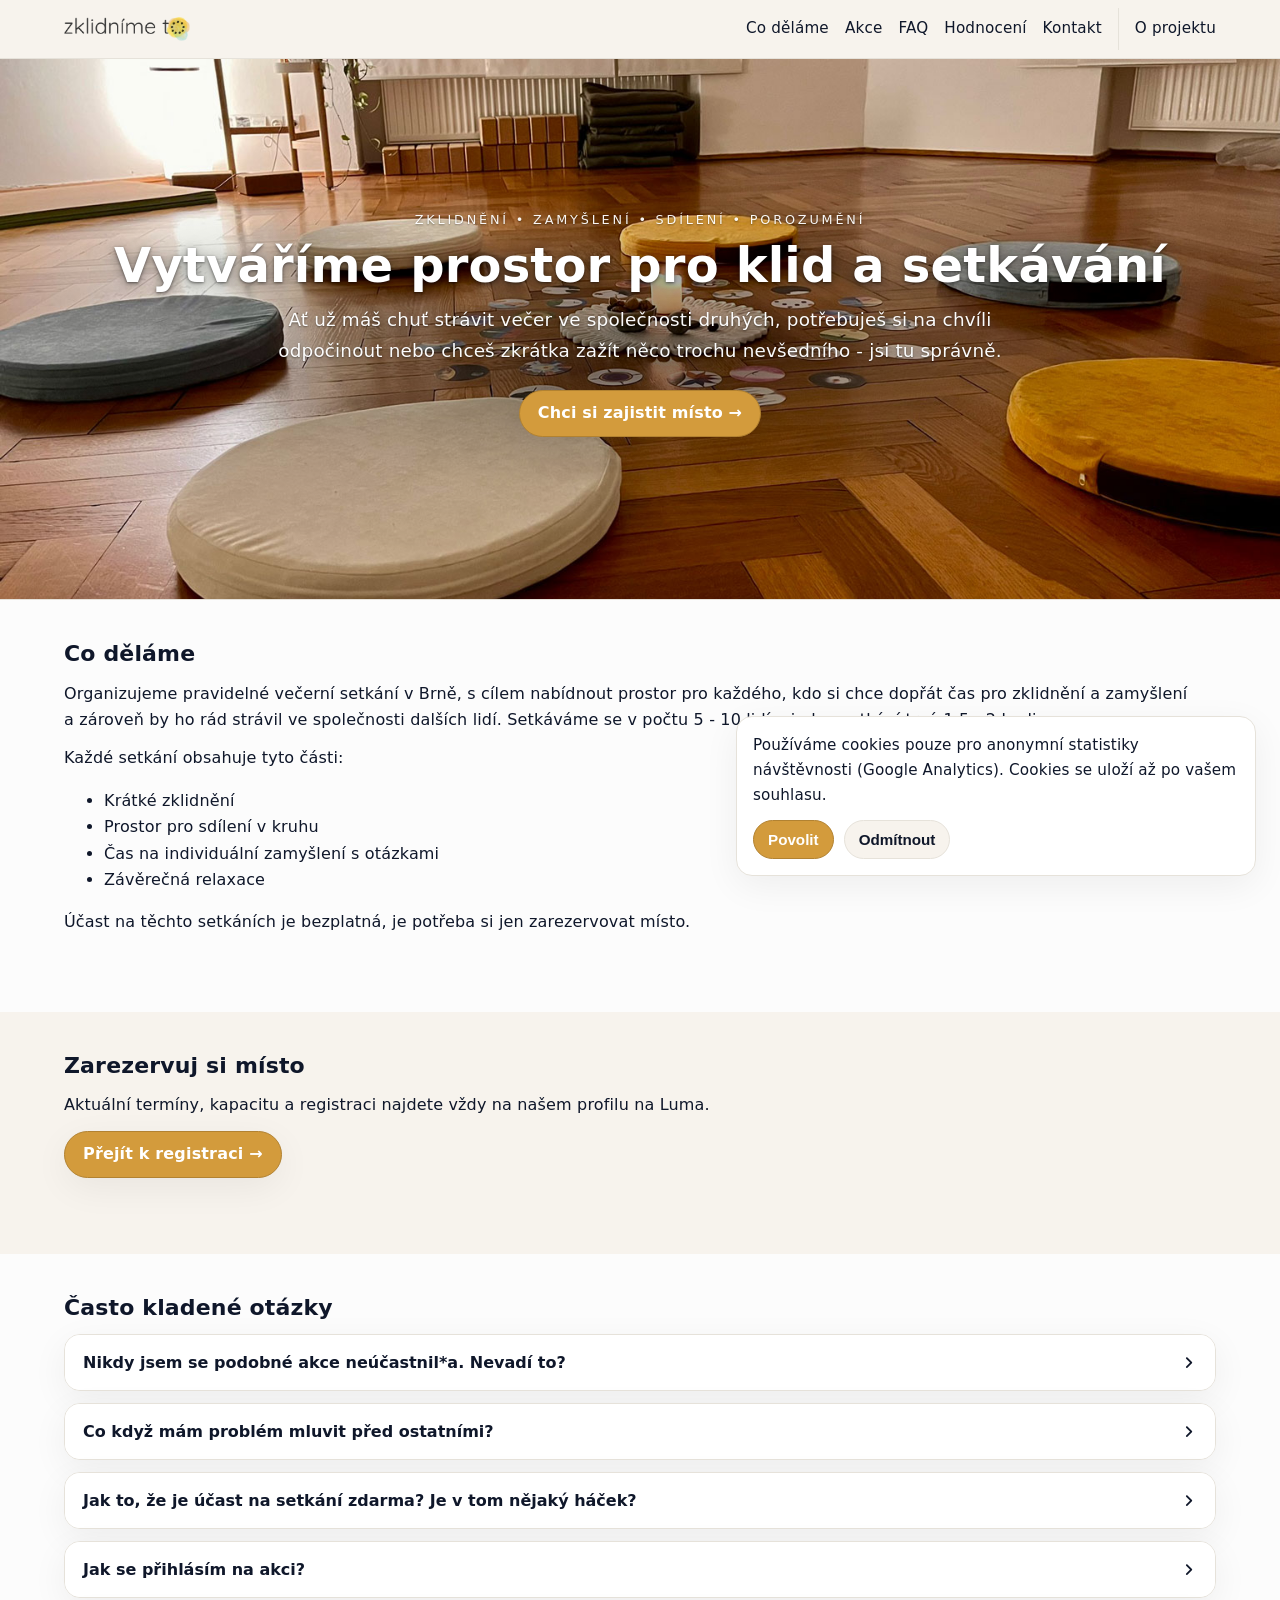
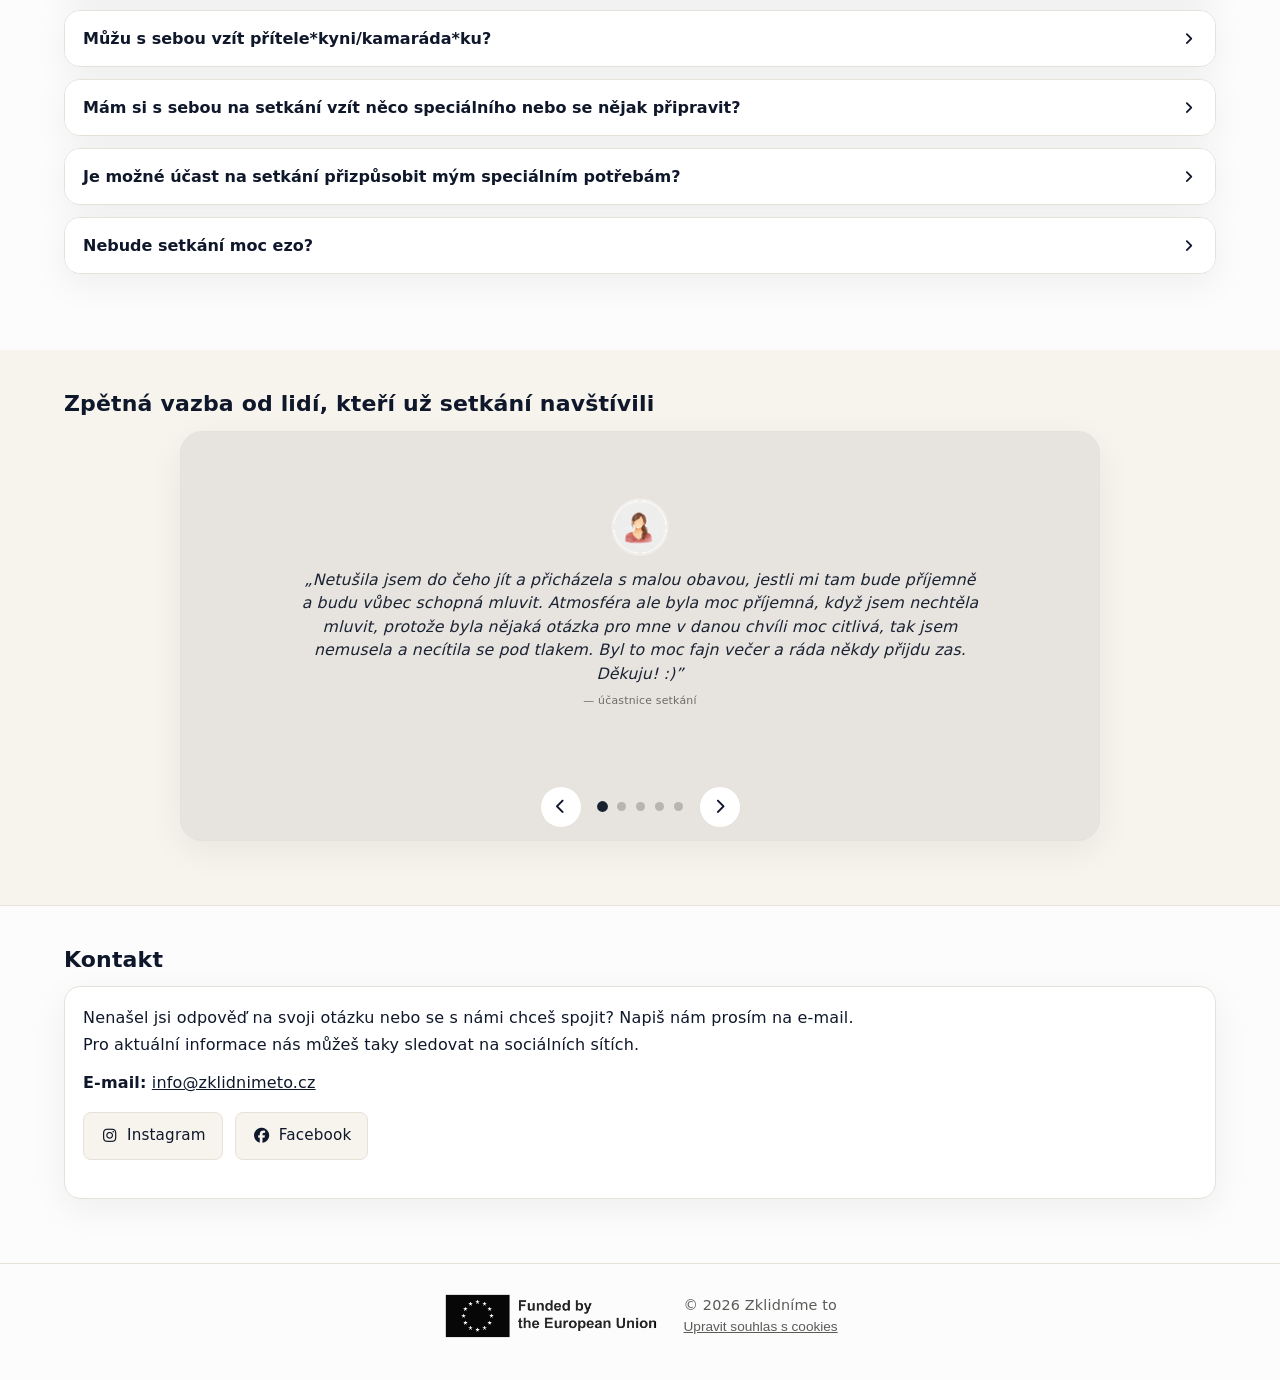
==== commit a63356f2: "Fix typos" ====
--- a/index.html
+++ b/index.html
@@ -12,8 +12,8 @@
   <meta property="og:image" content="https://www.zklidnimeto.cz/assets/img/web-app-manifest-512x512.png" />
   <meta name="twitter:card" content="summary" />
   <meta name="twitter:image" content="https://www.zklidnimeto.cz/assets/img/web-app-manifest-512x512.png" />
-  <meta name="color-scheme" content="light dark" />
-  <meta name="apple-mobile-web-app-title" content="Zklidnime to" />
+  <meta name="color-scheme" content="light" />
+  <meta name="apple-mobile-web-app-title" content="Zklidníme to" />
   <meta name="robots" content="index, follow">
   <link rel="canonical" href="https://www.zklidnimeto.cz/" />
   
@@ -549,7 +549,7 @@
         kdo si chce dopřát čas pro zklidnění a zamyšlení a zároveň by ho rád strávil ve společnosti dalších lidí.
         Setkáváme se v počtu 5 - 10 lidí a jedno setkání trvá 1,5 - 2 hodiny.
       </p>
-      <p>Každé sektání obsahuje tyto části:</p>
+      <p>Každé setkání obsahuje tyto části:</p>
       <ul>
         <li>Krátké zklidnění</li>
         <li>Prostor pro sdílení v kruhu</li>
@@ -574,7 +574,7 @@
       
       <div class="faq-item">
         <button class="faq-question" aria-expanded="false" aria-controls="faq-answer-1">
-          </span><span>Nikdy jsem se podobné akce neúčastnil*a. Nevadí to?</span><span class="faq-icon"><i class="fa-solid fa-angle-right"></i></span>
+          <span>Nikdy jsem se podobné akce neúčastnil*a. Nevadí to?</span><span class="faq-icon"><i class="fa-solid fa-angle-right"></i></span>
         </button>
         <div id="faq-answer-1" class="faq-answer">
           <p>
@@ -585,7 +585,7 @@
 
       <div class="faq-item">
         <button class="faq-question" aria-expanded="false" aria-controls="faq-answer-2">
-          </span><span>Co když mám problém mluvit před ostatními?</span><span class="faq-icon"><i class="fa-solid fa-angle-right"></i></span>
+          <span>Co když mám problém mluvit před ostatními?</span><span class="faq-icon"><i class="fa-solid fa-angle-right"></i></span>
         </button>
         <div id="faq-answer-2" class="faq-answer">
           <p>
@@ -596,7 +596,7 @@
 
       <div class="faq-item">
         <button class="faq-question" aria-expanded="false" aria-controls="faq-answer-3">
-          </span><span>Jak to, že je účast na setkání zdarma? Je v tom nějaký háček?</span><span class="faq-icon"><i class="fa-solid fa-angle-right"></i></span>
+          <span>Jak to, že je účast na setkání zdarma? Je v tom nějaký háček?</span><span class="faq-icon"><i class="fa-solid fa-angle-right"></i></span>
         </button>
         <div id="faq-answer-3" class="faq-answer">
           <p>
@@ -607,7 +607,7 @@
 
       <div class="faq-item">
         <button class="faq-question" aria-expanded="false" aria-controls="faq-answer-4">
-          </span><span>Jak se přihlásím na akci?</span><span class="faq-icon"><i class="fa-solid fa-angle-right"></i></span>
+          <span>Jak se přihlásím na akci?</span><span class="faq-icon"><i class="fa-solid fa-angle-right"></i></span>
         </button>
         <div id="faq-answer-4" class="faq-answer">
           <p>
@@ -618,7 +618,7 @@
 
       <div class="faq-item">
         <button class="faq-question" aria-expanded="false" aria-controls="faq-answer-5">
-          </span><span>Můžu s sebou vzít přítele*kyni/kamaráda*ku?</span><span class="faq-icon"><i class="fa-solid fa-angle-right"></i></span>
+          <span>Můžu s sebou vzít přítele*kyni/kamaráda*ku?</span><span class="faq-icon"><i class="fa-solid fa-angle-right"></i></span>
         </button>
         <div id="faq-answer-5" class="faq-answer">
           <p>
@@ -629,7 +629,7 @@
 
       <div class="faq-item">
         <button class="faq-question" aria-expanded="false" aria-controls="faq-answer-6">
-          </span><span>Mám si s sebou na setkání vzít něco speciálního nebo se nějak připravit?</span><span class="faq-icon"><i class="fa-solid fa-angle-right"></i></span>
+          <span>Mám si s sebou na setkání vzít něco speciálního nebo se nějak připravit?</span><span class="faq-icon"><i class="fa-solid fa-angle-right"></i></span>
         </button>
         <div id="faq-answer-6" class="faq-answer">
           <p>
@@ -640,18 +640,18 @@
 
       <div class="faq-item">
         <button class="faq-question" aria-expanded="false" aria-controls="faq-answer-7">
-          </span><span>Je možné účast na setkání přizpůsobit mým speciálním potřebám?</span><span class="faq-icon"><i class="fa-solid fa-angle-right"></i></span>
+          <span>Je možné účast na setkání přizpůsobit mým speciálním potřebám?</span><span class="faq-icon"><i class="fa-solid fa-angle-right"></i></span>
         </button>
         <div id="faq-answer-7" class="faq-answer">
           <p>
-            Budeme rádi, když nás budeš kontaktovat přes email <TODO>info@zklidnimeto.cz</TODO>. Pokud to bude v našich silách, rádi setkání přizpůsobíme, aby se mohl zúčastnit každý, kdo má zájem. 
+            Budeme rádi, když nás budeš kontaktovat přes email <a href="mailto:info@zklidnimeto.cz">info@zklidnimeto.cz</a>. Pokud to bude v našich silách, rádi setkání přizpůsobíme, aby se mohl zúčastnit každý, kdo má zájem. 
           </p>
         </div>
       </div>
 
       <div class="faq-item">
         <button class="faq-question" aria-expanded="false" aria-controls="faq-answer-8">
-          </span><span>Nebude setkání moc ezo?</span><span class="faq-icon"><i class="fa-solid fa-angle-right"></i></span>
+          <span>Nebude setkání moc ezo?</span><span class="faq-icon"><i class="fa-solid fa-angle-right"></i></span>
         </button>
         <div id="faq-answer-8" class="faq-answer">
           <p>
@@ -665,7 +665,7 @@
 
   <section id="hodnoceni" class="alt" aria-labelledby="hodnoceni-title">
     <div class="container">
-      <!-- <h2 id="hodnoceni-title">Zpětná vazba od lidí, kteří už setkání navštívili</h2> -->
+      <h2 id="hodnoceni-title">Zpětná vazba od lidí, kteří už setkání navštívili</h2>
 
       <div class="reviews-carousel" data-reviews-carousel tabindex="0" aria-label="Hodnocení účastníků – šipkami nebo posunutím prstu doleva a doprava">
         <p id="reviews-live" class="reviews-status" aria-live="polite"></p>
@@ -701,7 +701,7 @@
                   <img src="assets/review-avatars/man_1.png" alt="" width="56" height="56" loading="lazy" decoding="async" />
                 </div>
                 <div class="review-slide-body">
-                  <p class="review-text">Akce byla moc fajn, v poslední době toho na mě je hodně a potřeboval jsem místo, kde se můžu otevřít ventilovat spoje pocity a zklidnit se, to bylo stoprocentně splněno :)</p>
+                  <p class="review-text">Akce byla moc fajn, v poslední době toho na mě je hodně a potřeboval jsem místo, kde se můžu otevřít ventilovat svoje pocity a zklidnit se, to bylo stoprocentně splněno :)</p>
                   <p class="review-attribution">— účastník setkání</p>
                 </div>
               </div>
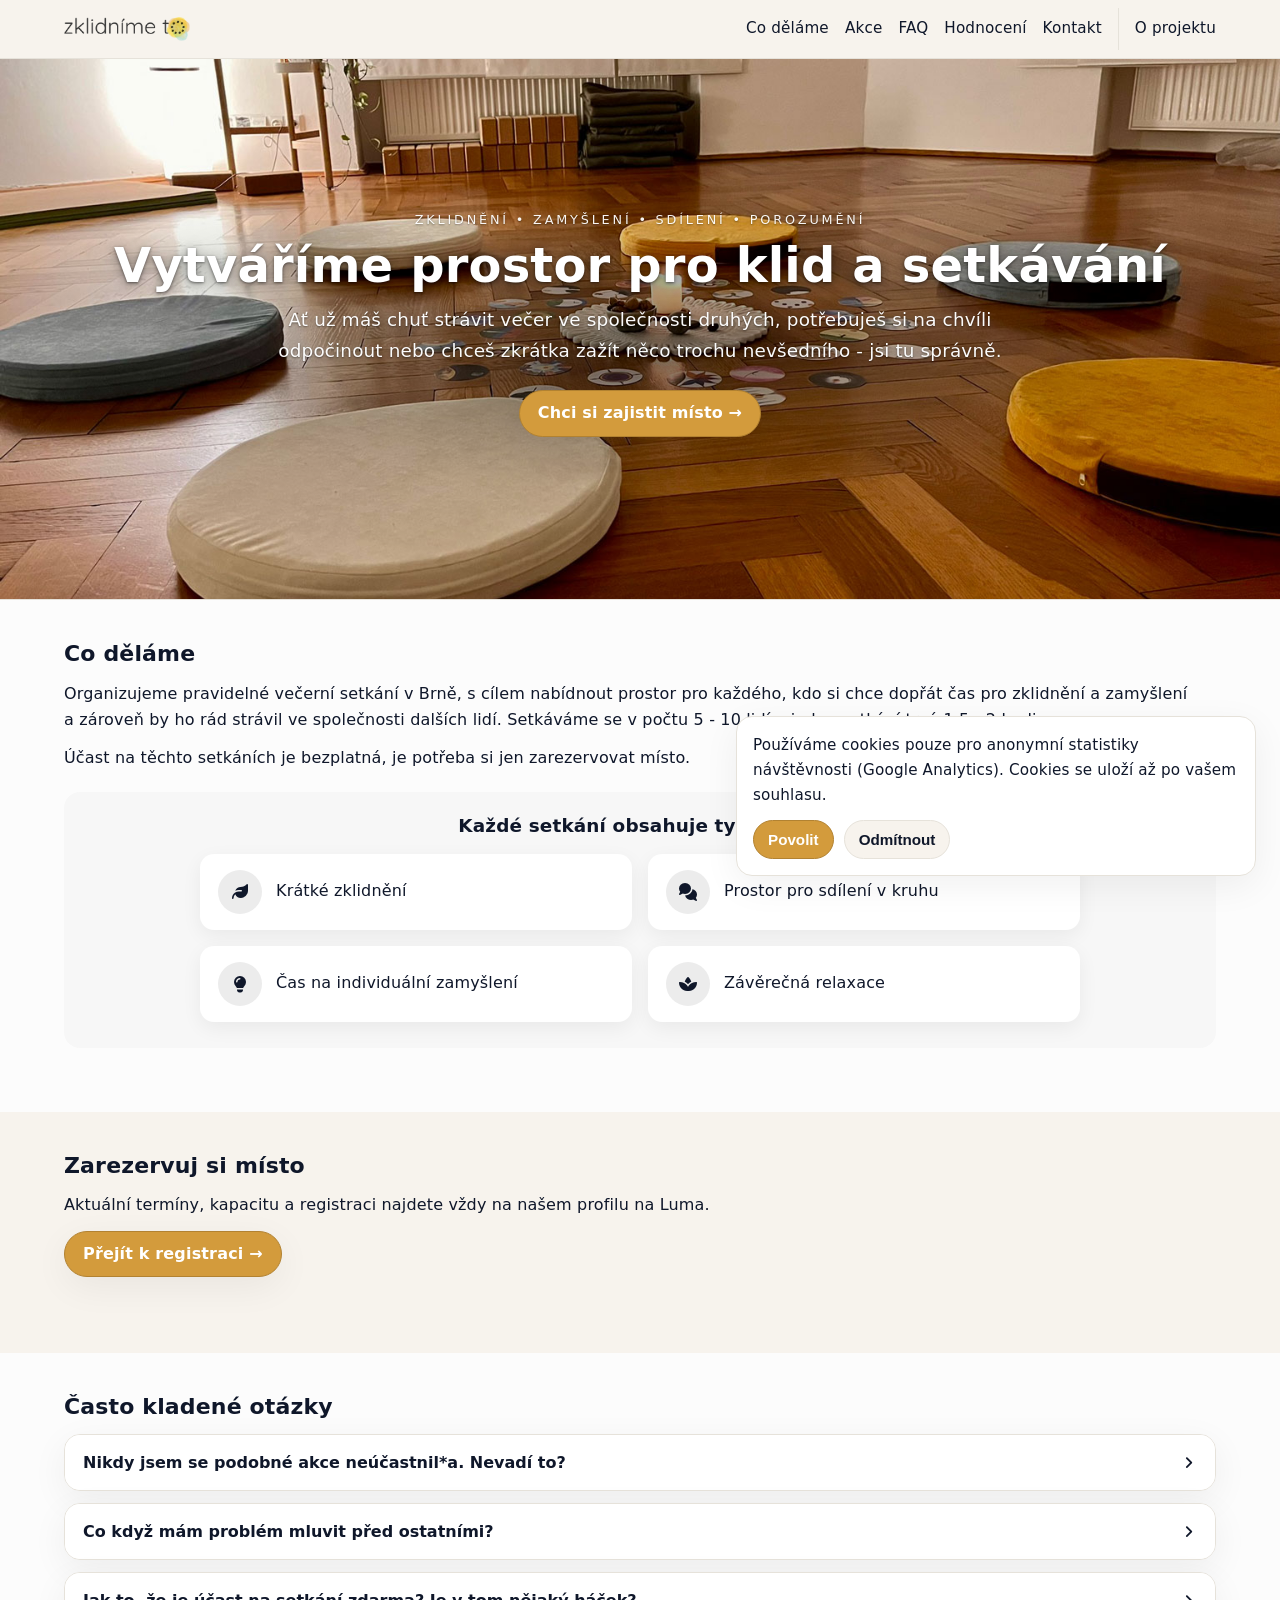
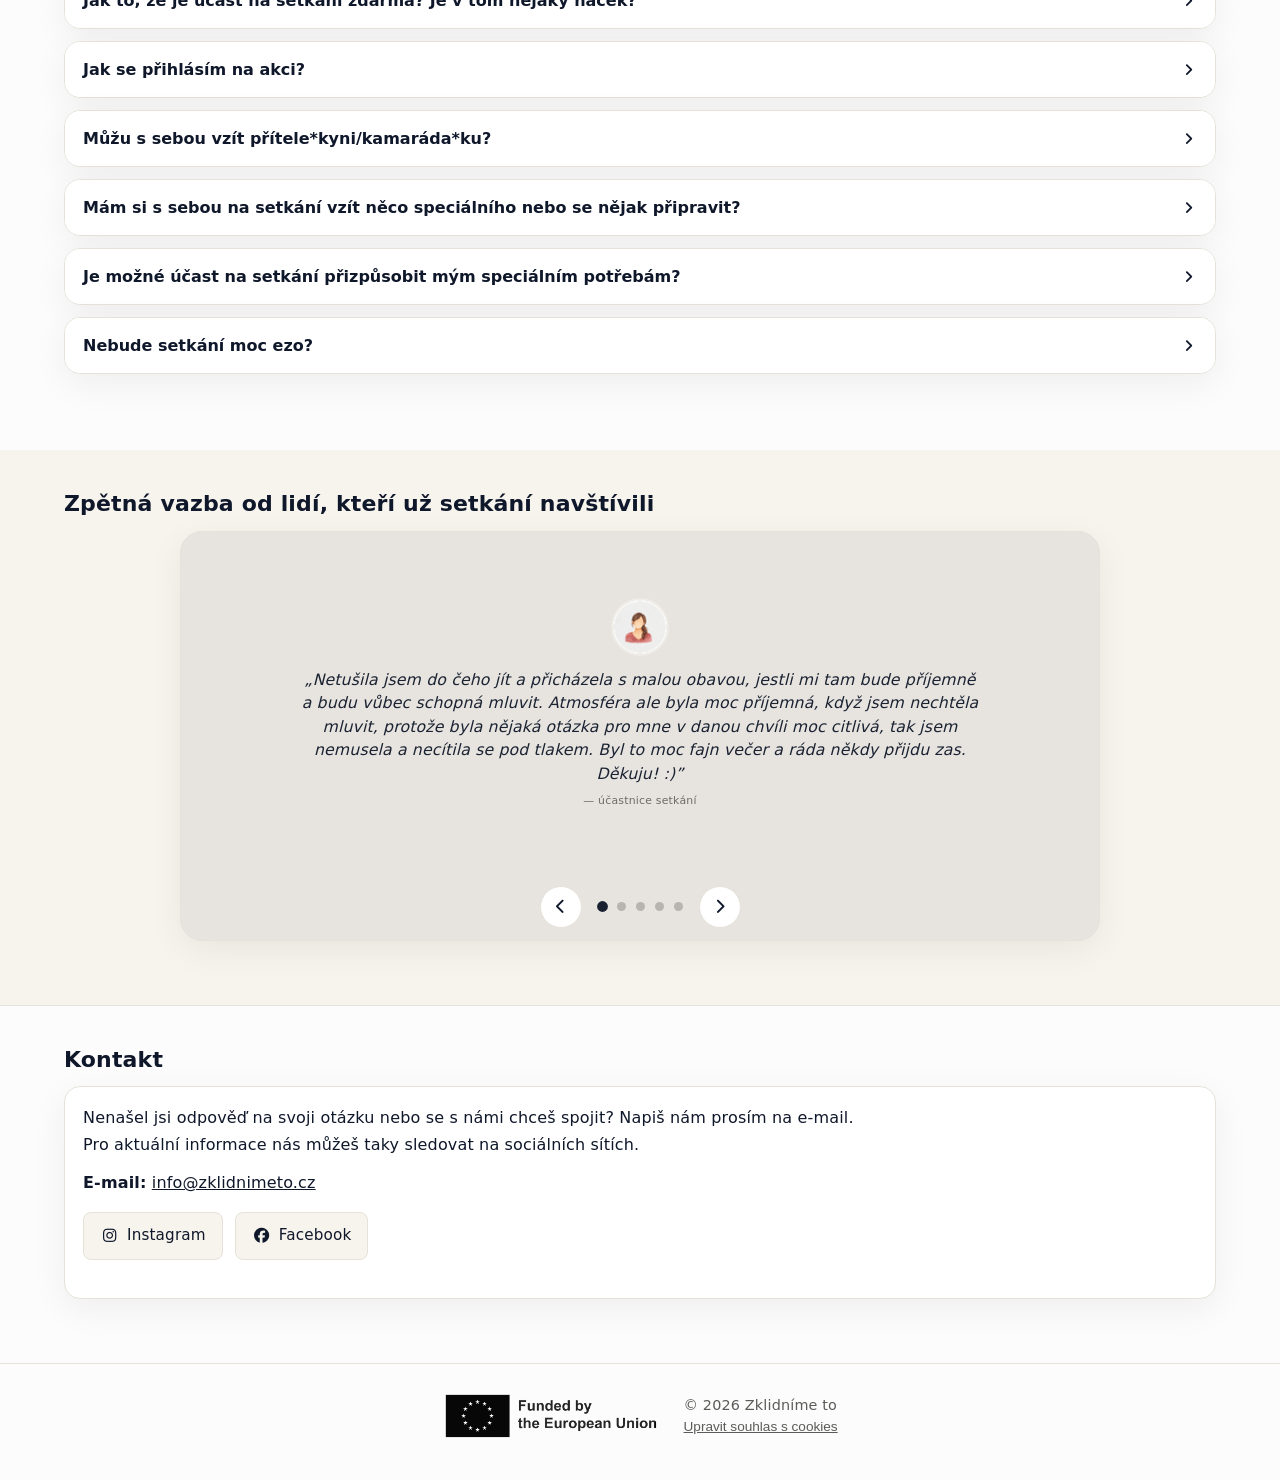
==== commit c4f1fd72: "Setkani dlazdice" ====
--- a/index.html
+++ b/index.html
@@ -175,6 +175,73 @@
       }
     }
 
+    /* Co děláme – části setkání (karty) */
+    .meeting-parts{
+      margin-top:20px;
+      padding:22px 18px 26px;
+      background:#f7f7f7;
+      border-radius:16px;
+    }
+    .meeting-parts__title{
+      margin:0 0 16px;
+      text-align:center;
+      font-size:clamp(1rem,2.2vw,1.15rem);
+      font-weight:600;
+      color:var(--fg);
+      line-height:1.3;
+    }
+    .meeting-parts__grid{
+      display:grid;
+      grid-template-columns:1fr;
+      gap:14px;
+      max-width:880px;
+      margin:0 auto;
+    }
+    @media (min-width:560px){
+      .meeting-parts__grid{
+        grid-template-columns:repeat(2,1fr);
+        gap:16px;
+      }
+    }
+    .meeting-part-card{
+      display:flex;
+      flex-direction:row;
+      align-items:center;
+      gap:14px;
+      padding:16px 18px;
+      background:#fff;
+      border-radius:14px;
+      box-shadow:0 6px 20px rgba(0,0,0,.06);
+    }
+    .meeting-part-card__icon-wrap{
+      width:44px;
+      height:44px;
+      border-radius:50%;
+      background:#ececec;
+      display:flex;
+      align-items:center;
+      justify-content:center;
+      flex-shrink:0;
+    }
+    .meeting-part-card__icon-wrap .fa-solid{
+      font-size:1rem;
+      color:var(--fg);
+    }
+    .meeting-part-card__text{
+      margin:0;
+      flex:1;
+      min-width:0;
+    }
+    @media (max-width:559px){
+      .meeting-parts{
+        padding:18px 14px 22px;
+      }
+      .meeting-part-card{
+        padding:14px 14px;
+        gap:12px;
+      }
+    }
+
     /* FAQ SEKCE */
     #faq{
       border-top: 0;
@@ -549,14 +616,38 @@
         kdo si chce dopřát čas pro zklidnění a zamyšlení a zároveň by ho rád strávil ve společnosti dalších lidí.
         Setkáváme se v počtu 5 - 10 lidí a jedno setkání trvá 1,5 - 2 hodiny.
       </p>
-      <p>Každé setkání obsahuje tyto části:</p>
-      <ul>
-        <li>Krátké zklidnění</li>
-        <li>Prostor pro sdílení v kruhu</li>
-        <li>Čas na individuální zamyšlení s otázkami</li>
-        <li>Závěrečná relaxace</li>
-      </ul>
       <p>Účast na těchto setkáních je bezplatná, je potřeba si jen zarezervovat místo.</p>
+
+      <div class="meeting-parts" aria-labelledby="meeting-parts-title">
+        <h3 id="meeting-parts-title" class="meeting-parts__title">Každé setkání obsahuje tyto části:</h3>
+        <div class="meeting-parts__grid">
+          <div class="meeting-part-card">
+            <div class="meeting-part-card__icon-wrap" aria-hidden="true">
+              <i class="fa-solid fa-leaf"></i>
+            </div>
+            <p class="meeting-part-card__text">Krátké zklidnění</p>
+          </div>
+          <div class="meeting-part-card">
+            <div class="meeting-part-card__icon-wrap" aria-hidden="true">
+              <i class="fa-solid fa-comments"></i>
+            </div>
+            <p class="meeting-part-card__text">Prostor pro sdílení v kruhu</p>
+          </div>
+          <div class="meeting-part-card">
+            <div class="meeting-part-card__icon-wrap" aria-hidden="true">
+              <i class="fa-solid fa-lightbulb"></i>
+            </div>
+            <p class="meeting-part-card__text">Čas na individuální zamyšlení</p>
+          </div>
+          <div class="meeting-part-card">
+            <div class="meeting-part-card__icon-wrap" aria-hidden="true">
+              <i class="fa-solid fa-spa"></i>
+            </div>
+            <p class="meeting-part-card__text">Závěrečná relaxace</p>
+          </div>
+        </div>
+      </div>
+      
     </div>
   </section>
 
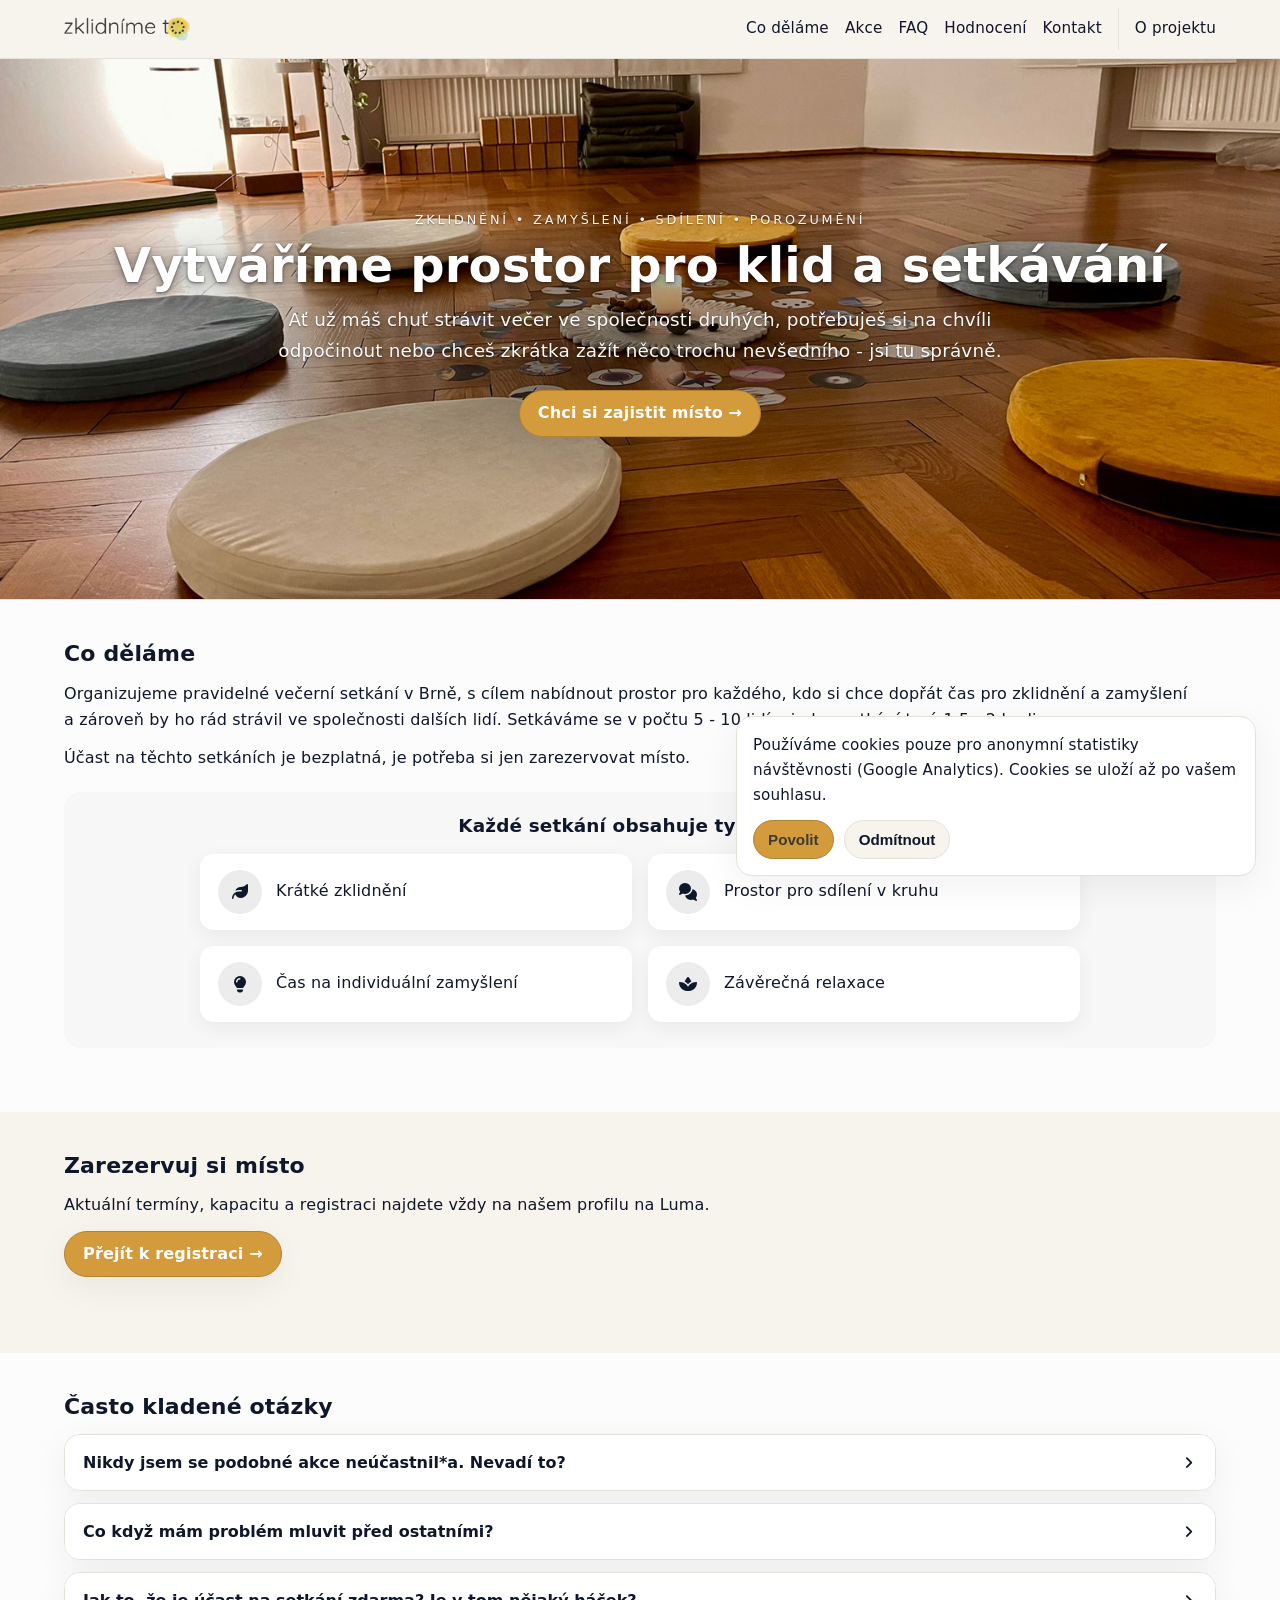
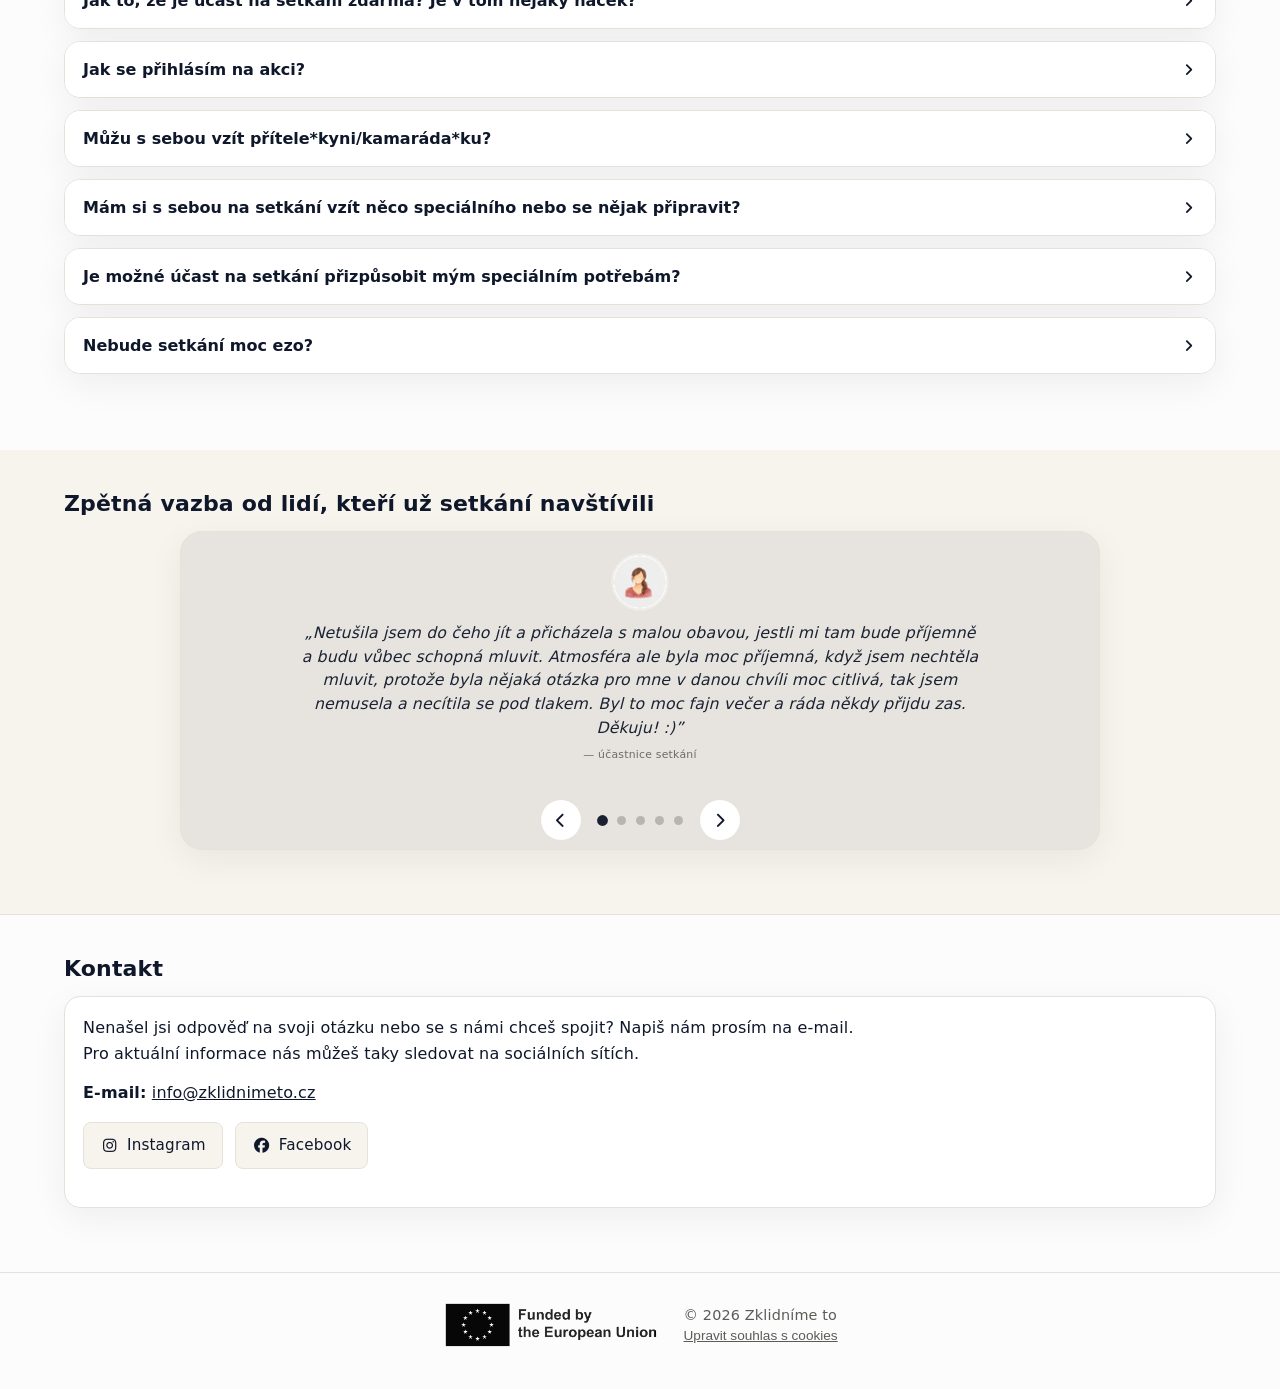
==== commit abdc391e: "Visual improvements" ====
--- a/index.html
+++ b/index.html
@@ -375,7 +375,7 @@
       border:1px solid var(--border);
       background:color-mix(in oklab,var(--beige),var(--fg) 6%);
       box-shadow:var(--shadow);
-      padding:16px 18px 12px;
+      padding:10px 18px 8px;
       max-width:min(100%,920px);
       margin-left:auto;
       margin-right:auto;
@@ -400,13 +400,13 @@
       flex:0 0 100%;
       min-width:0;
       margin:0;
-      padding:2px 4px 6px;
+      padding:0 4px 4px;
       display:flex;
       flex-direction:column;
       align-items:center;
       justify-content:center;
       box-sizing:border-box;
-      min-height:clamp(200px,38vh,340px);
+      min-height:clamp(150px,26vh,260px);
       text-align:center;
       font-size:0.98rem;
       line-height:1.5;
@@ -422,7 +422,7 @@
     .review-avatar{
       width:56px;
       height:56px;
-      margin:0 auto 12px;
+      margin:0 auto 10px;
       border-radius:50%;
       display:flex;
       align-items:center;
@@ -470,14 +470,14 @@
       align-items:center;
       justify-content:center;
       gap:16px;
-      margin-top:12px;
-      padding-top:2px;
+      margin-top:8px;
+      padding-top:0;
       flex-wrap:wrap;
     }
     @media (min-width:640px){
       .review-slide{
-        padding:4px 8px 4px;
-        min-height:clamp(220px,36vh,360px);
+        padding:0 8px 4px;
+        min-height:clamp(160px,24vh,280px);
       }
       .review-avatar{
         width:58px;
--- a/assets/css/style.css
+++ b/assets/css/style.css
@@ -7,6 +7,8 @@
   --accent:#d39b3c;
   --accent-original: #3f3a2f;
   --accent-contrast:#ffffff;
+  /* text on solid accent fills (WCAG AA vs. --accent); keeps palette, replaces low-contrast white-on-gold */
+  --on-accent:var(--accent-original);
   --border:#e6e2da;
   --beige:#f7f3ed;
   --shadow:0 10px 36px rgba(0,0,0,.06);
@@ -115,6 +117,9 @@
   text-decoration:none;
   border-top:1px solid var(--border);
 }
+.mobile-menu a:hover{
+  background:color-mix(in oklab,var(--beige),var(--fg) 4%);
+}
 .mobile-menu a.nav-page-link{
   padding-top:14px;
   border-top:1px solid var(--border);
@@ -183,7 +188,7 @@
   width:48px;
   height:48px;
   background:var(--accent);
-  color:var(--accent-contrast);
+  color:var(--on-accent);
   border:none;
   border-radius:8px;
   cursor:pointer;
@@ -248,8 +253,21 @@
 }
 .consent-btn.primary{
   background:var(--accent);
-  color:var(--accent-contrast);
+  color:var(--on-accent);
   border-color:color-mix(in oklab,var(--accent),#000 12%);
+}
+.consent-btn:focus-visible{
+  outline:2px solid #b6b0a6;
+  outline-offset:2px;
+}
+.menu-toggle:focus-visible{
+  outline:2px solid #b6b0a6;
+  outline-offset:3px;
+  border-radius:4px;
+}
+.mobile-menu a:focus-visible{
+  outline:2px solid #b6b0a6;
+  outline-offset:-2px;
 }
 .consent-manage{
   color:var(--muted);
@@ -261,6 +279,11 @@
   cursor:pointer;
   align-self:flex-start;
 }
+.consent-manage:focus-visible{
+  outline:2px solid #b6b0a6;
+  outline-offset:3px;
+  border-radius:2px;
+}
 
 /* MOBIL */
 @media (max-width:700px){
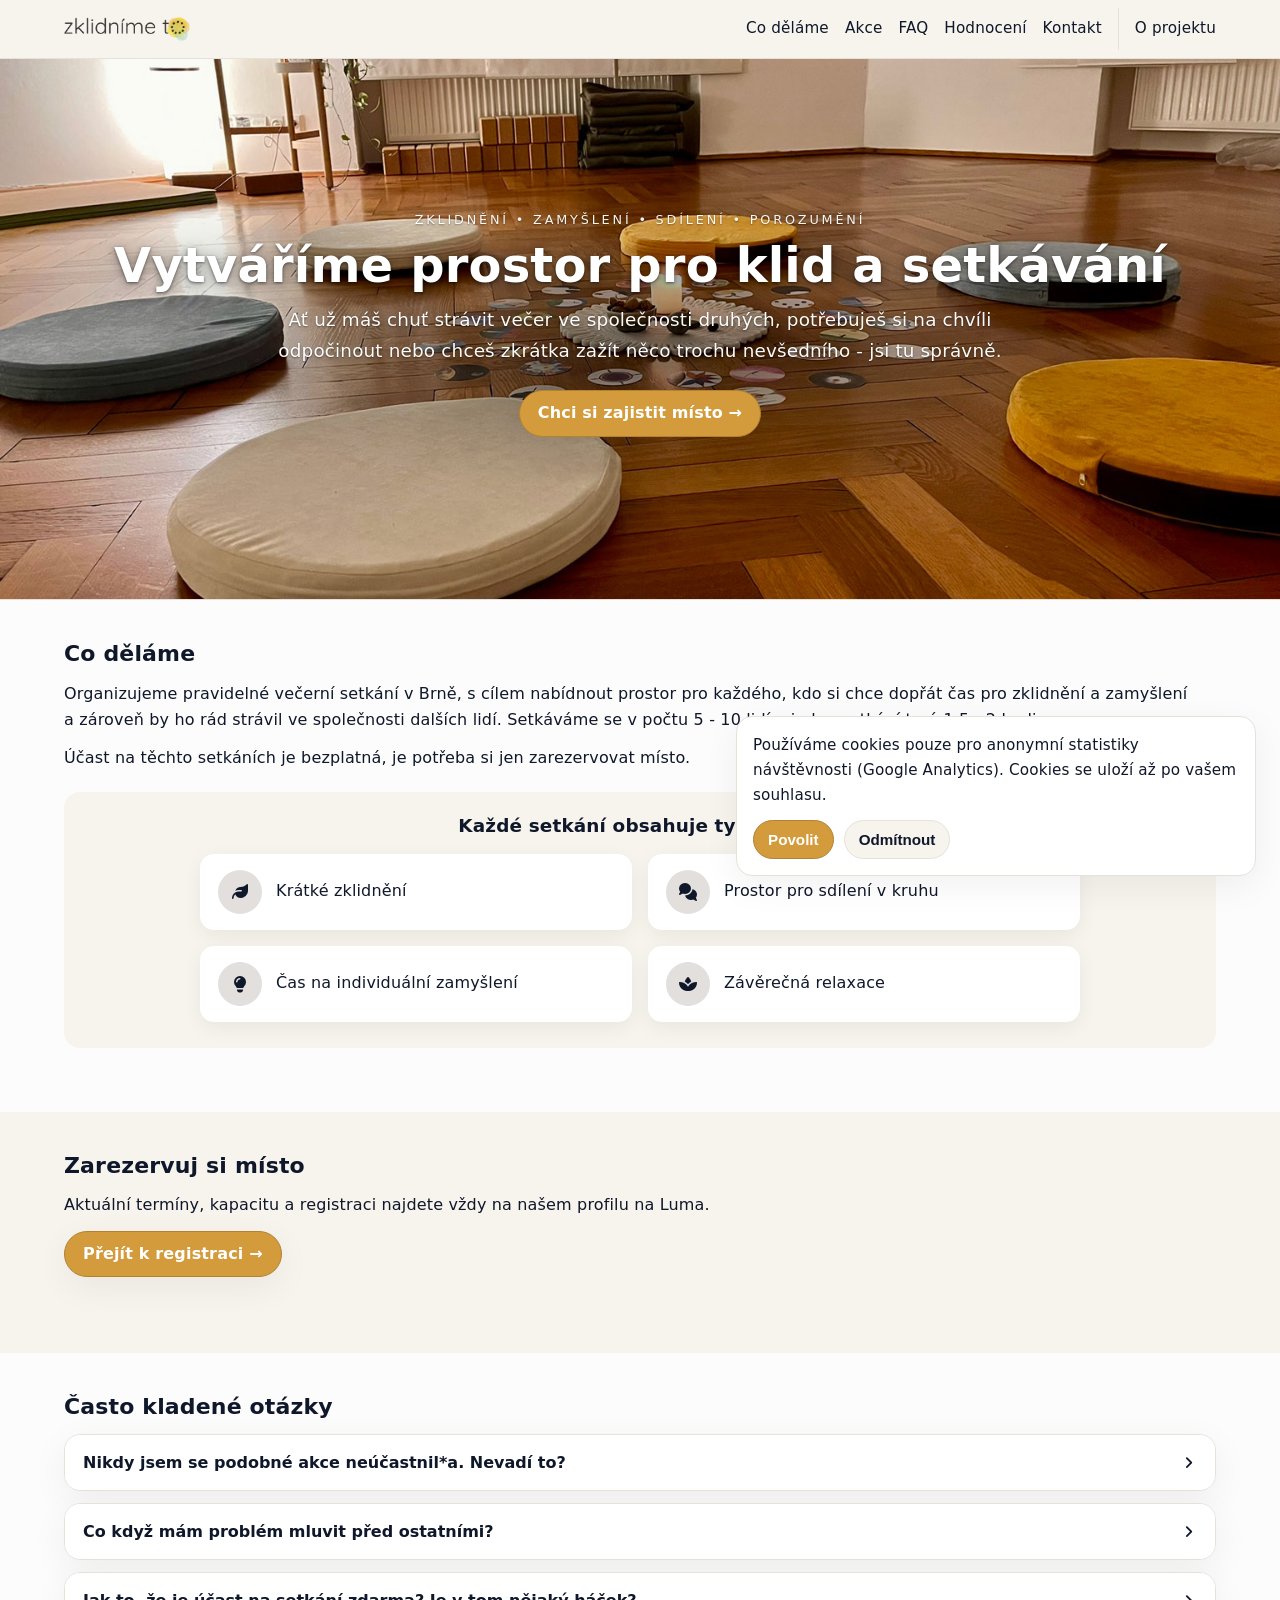
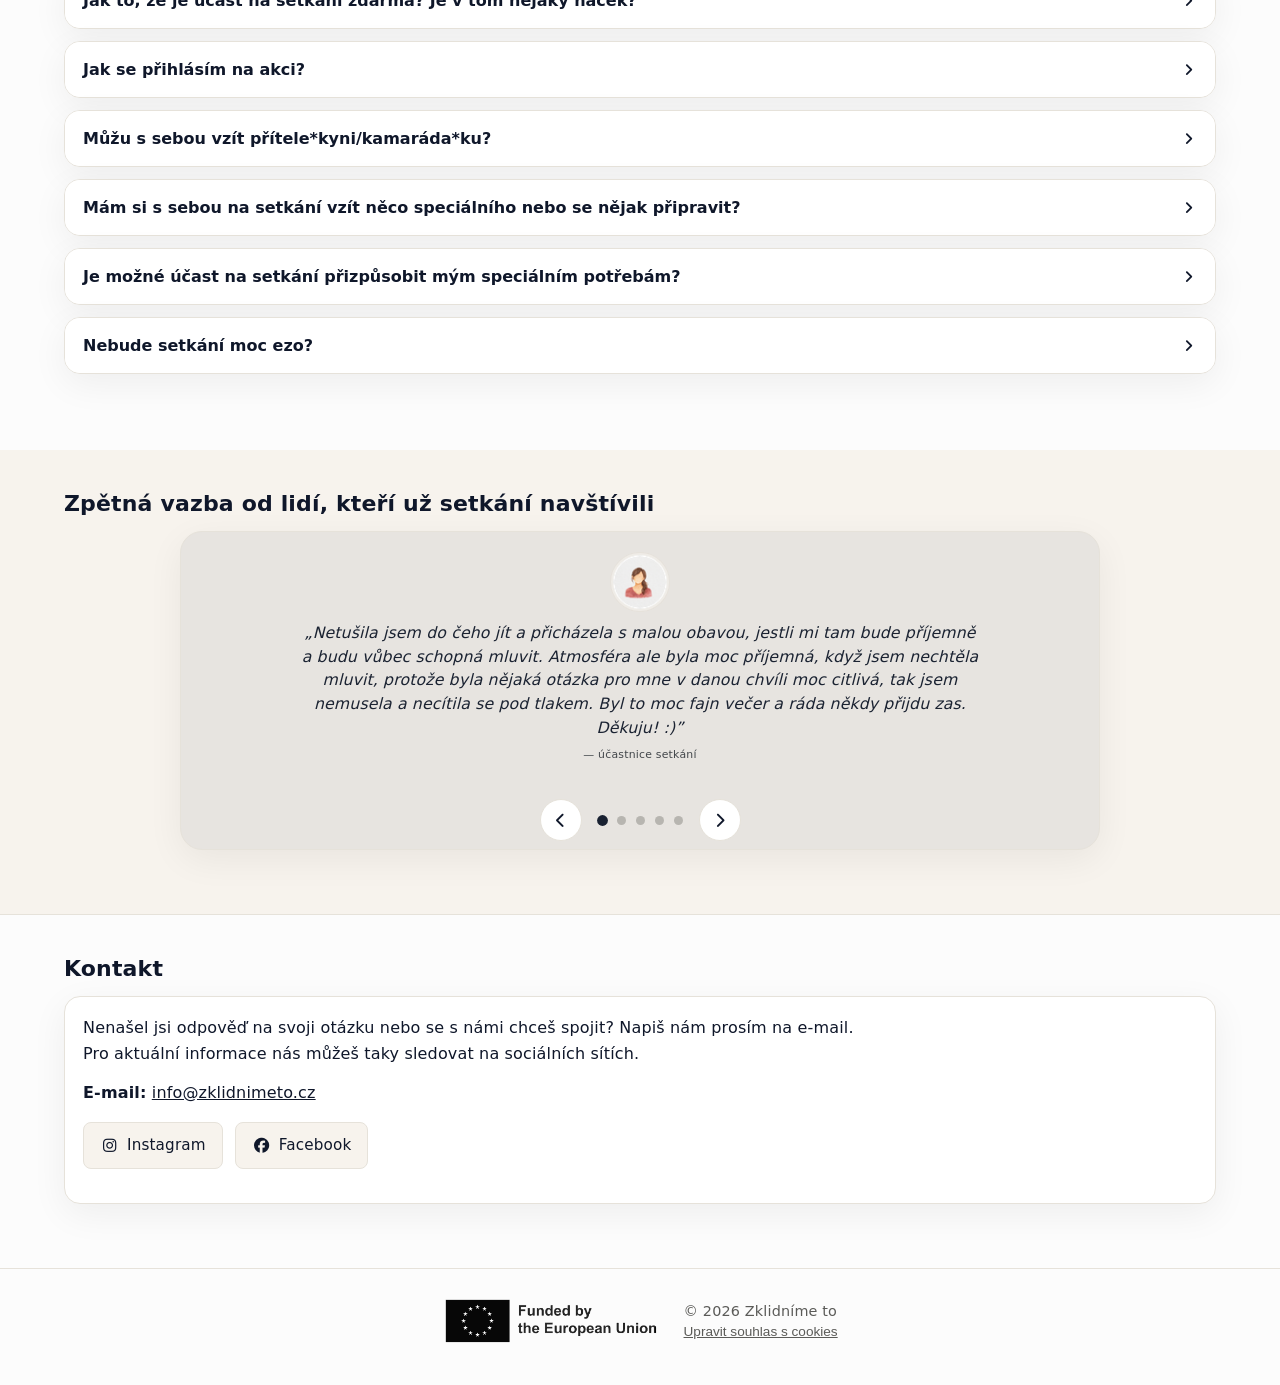
==== commit aff6e79b: "Visual fixes" ====
--- a/index.html
+++ b/index.html
@@ -163,6 +163,15 @@
       line-height:1.3;
       position:relative;
       z-index:1;
+      transition:transform .2s ease, box-shadow .2s ease;
+    }
+    .cta:hover{
+      transform:translateY(-1px);
+      box-shadow:0 12px 40px rgba(0,0,0,.1);
+    }
+    .cta:focus-visible{
+      outline:2px solid #b6b0a6;
+      outline-offset:3px;
     }
 
     .grid{
@@ -179,7 +188,7 @@
     .meeting-parts{
       margin-top:20px;
       padding:22px 18px 26px;
-      background:#f7f7f7;
+      background:var(--beige);
       border-radius:16px;
     }
     .meeting-parts__title{
@@ -217,7 +226,7 @@
       width:44px;
       height:44px;
       border-radius:50%;
-      background:#ececec;
+      background:color-mix(in oklab,var(--beige),var(--fg) 8%);
       display:flex;
       align-items:center;
       justify-content:center;
@@ -290,7 +299,7 @@
       overflow:hidden;
       transition:max-height 0.4s ease;
       background:#fff;
-      padding:0 18px 0px;
+      padding:0 18px;
     }
     .faq-answer.open{
       max-height:500px;
@@ -462,8 +471,7 @@
       font-style:normal;
       letter-spacing:.02em;
       text-transform:none;
-      color:var(--muted);
-      opacity:0.88;
+      color:color-mix(in oklab,var(--muted),var(--fg) 30%);
     }
     .reviews-controls{
       display:flex;
@@ -850,8 +858,6 @@
             <span>Facebook</span>
           </a>
         </div>
-        
-        <p style="color:var(--muted); margin-top:20px;"></p>
       </div>
     </div>
   </section>
--- a/assets/css/style.css
+++ b/assets/css/style.css
@@ -59,6 +59,11 @@
   padding:8px 0;
   text-decoration:none;
 }
+.navlinks a:hover{
+  text-decoration:underline;
+  text-underline-offset:4px;
+  text-decoration-thickness:1px;
+}
 .navlinks a.nav-page-link{
   border-left:1px solid var(--border);
   padding-left:16px;
@@ -188,7 +193,7 @@
   width:48px;
   height:48px;
   background:var(--accent);
-  color:var(--on-accent);
+  color:var(--accent-contrast);
   border:none;
   border-radius:8px;
   cursor:pointer;
@@ -253,7 +258,7 @@
 }
 .consent-btn.primary{
   background:var(--accent);
-  color:var(--on-accent);
+  color:var(--accent-contrast);
   border-color:color-mix(in oklab,var(--accent),#000 12%);
 }
 .consent-btn:focus-visible{
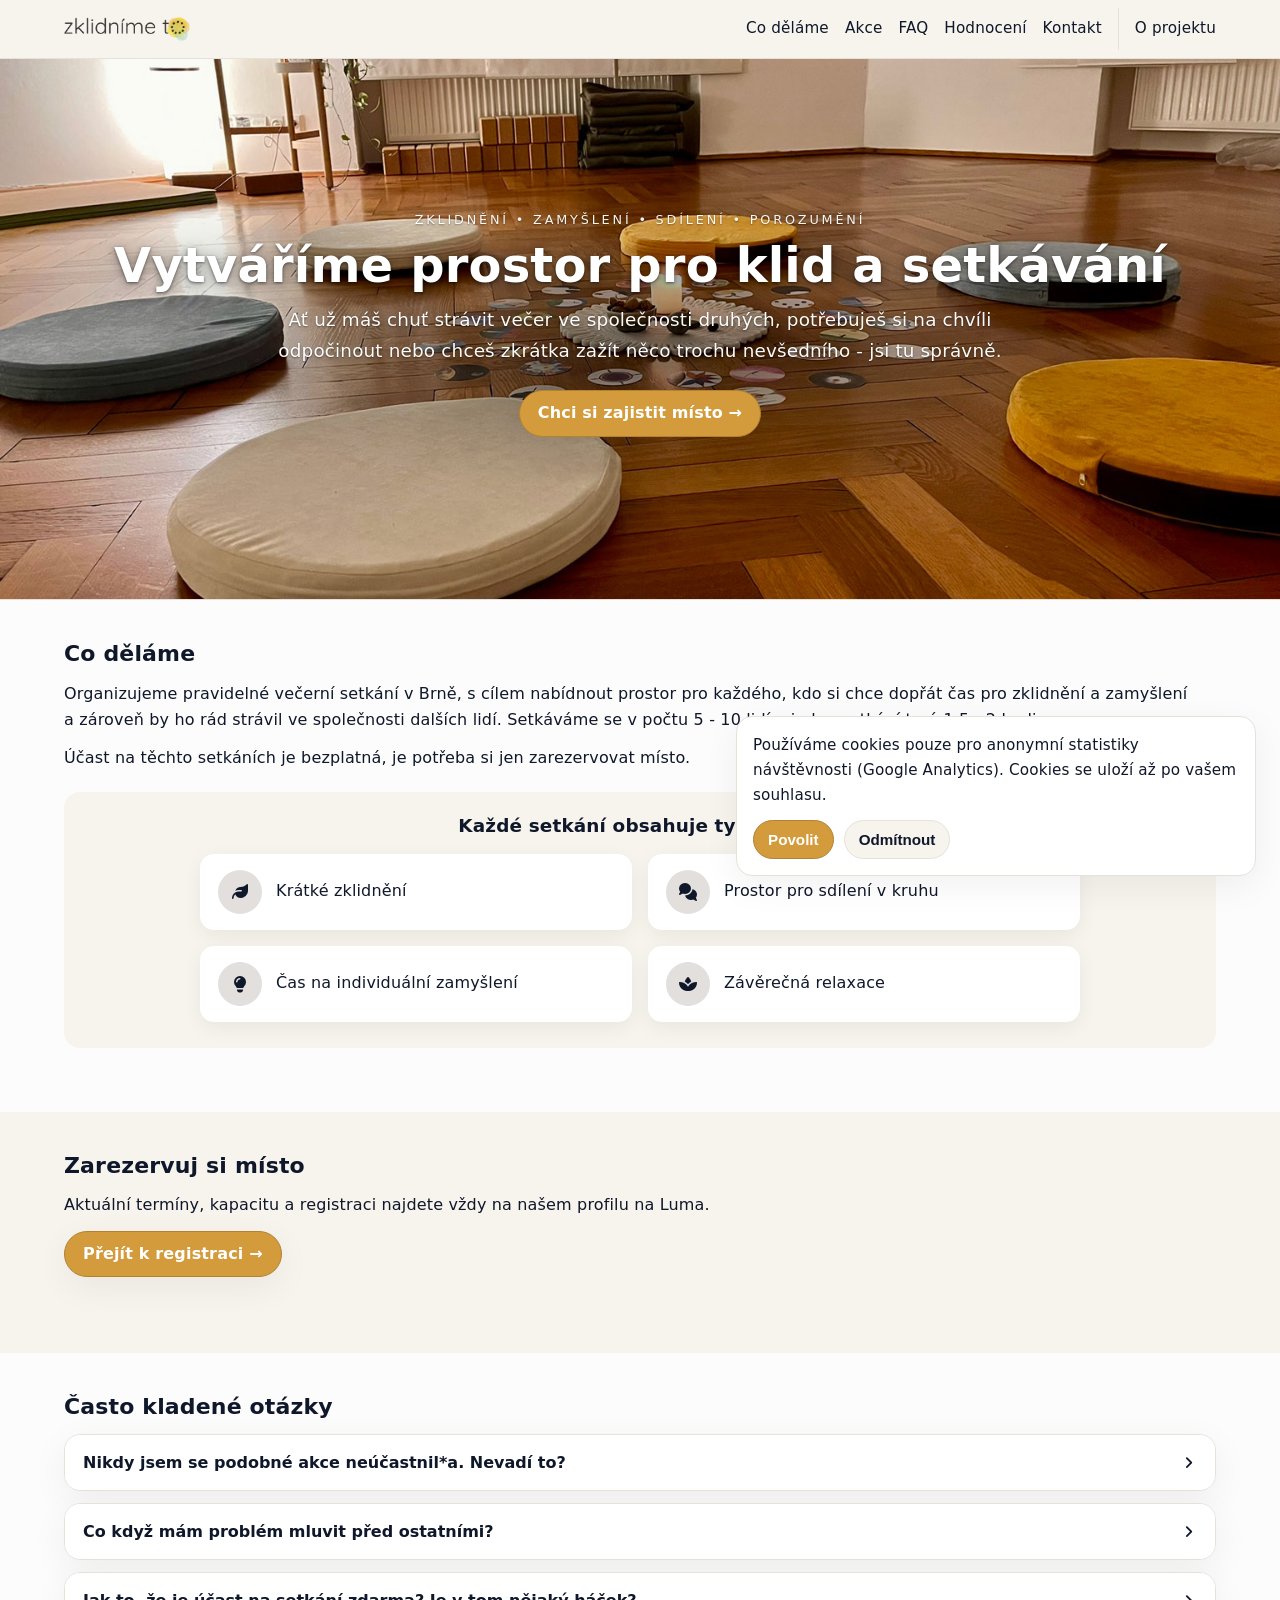
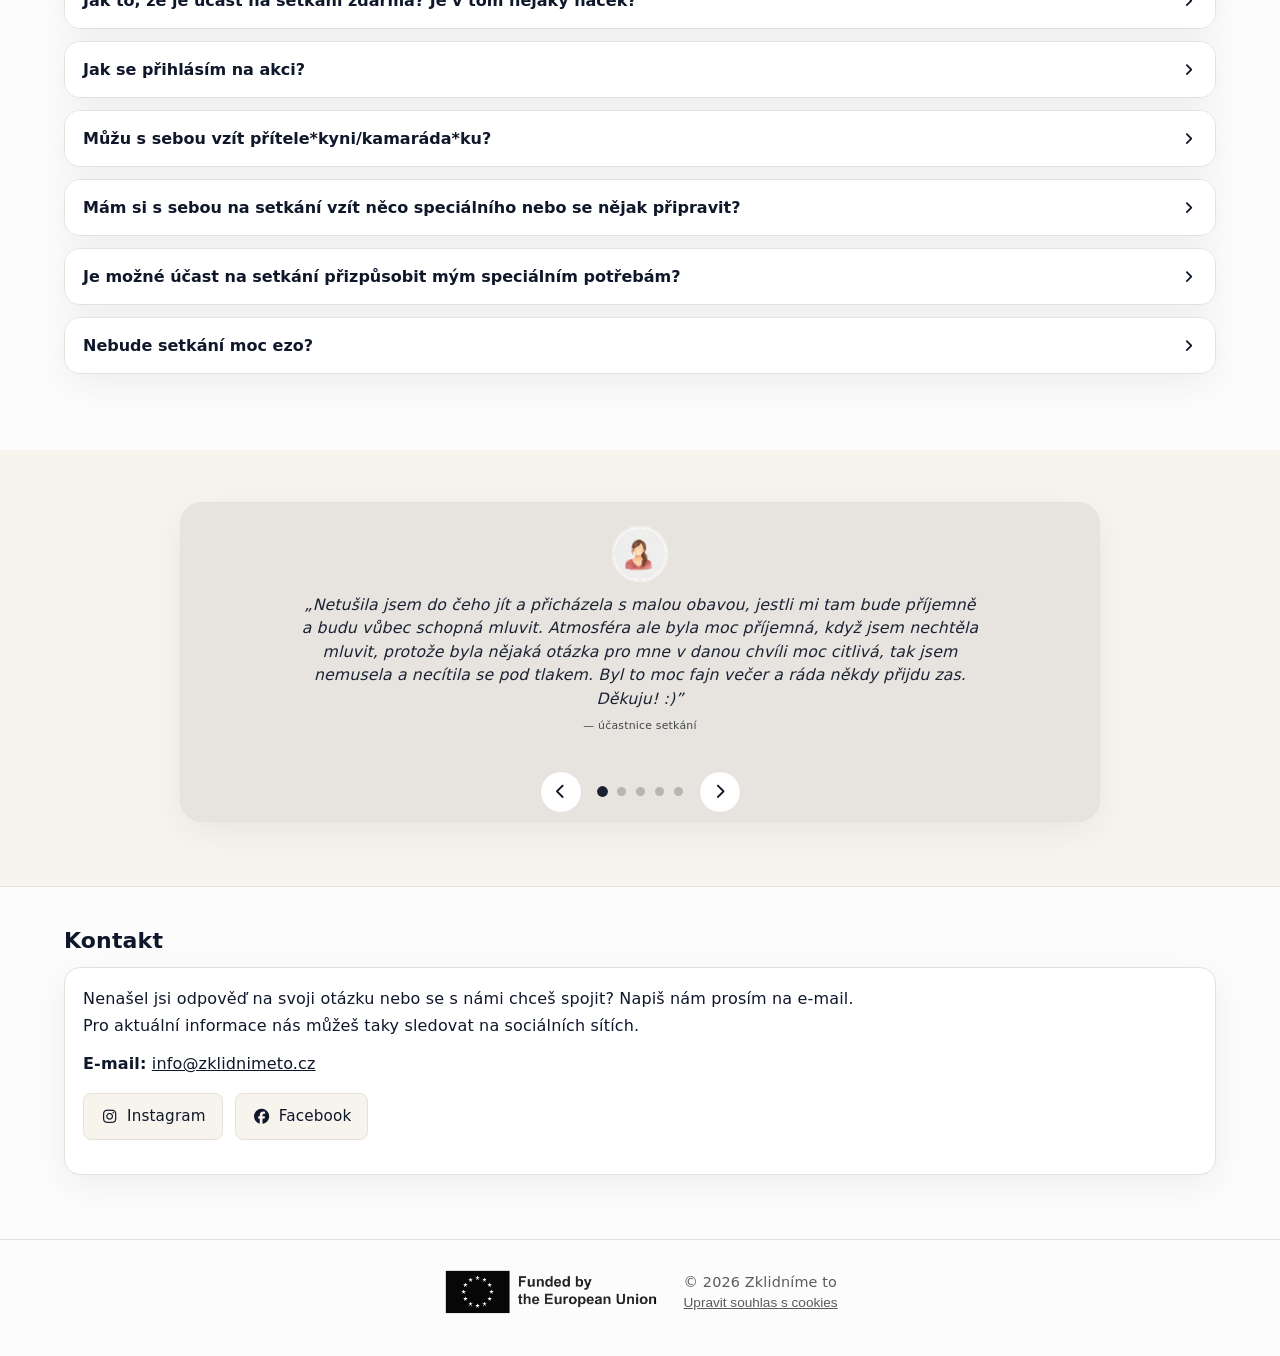
==== commit 33d97fa5: "Remove hodnoceni nadpis" ====
--- a/index.html
+++ b/index.html
@@ -764,7 +764,6 @@
 
   <section id="hodnoceni" class="alt" aria-labelledby="hodnoceni-title">
     <div class="container">
-      <h2 id="hodnoceni-title">Zpětná vazba od lidí, kteří už setkání navštívili</h2>
 
       <div class="reviews-carousel" data-reviews-carousel tabindex="0" aria-label="Hodnocení účastníků – šipkami nebo posunutím prstu doleva a doprava">
         <p id="reviews-live" class="reviews-status" aria-live="polite"></p>
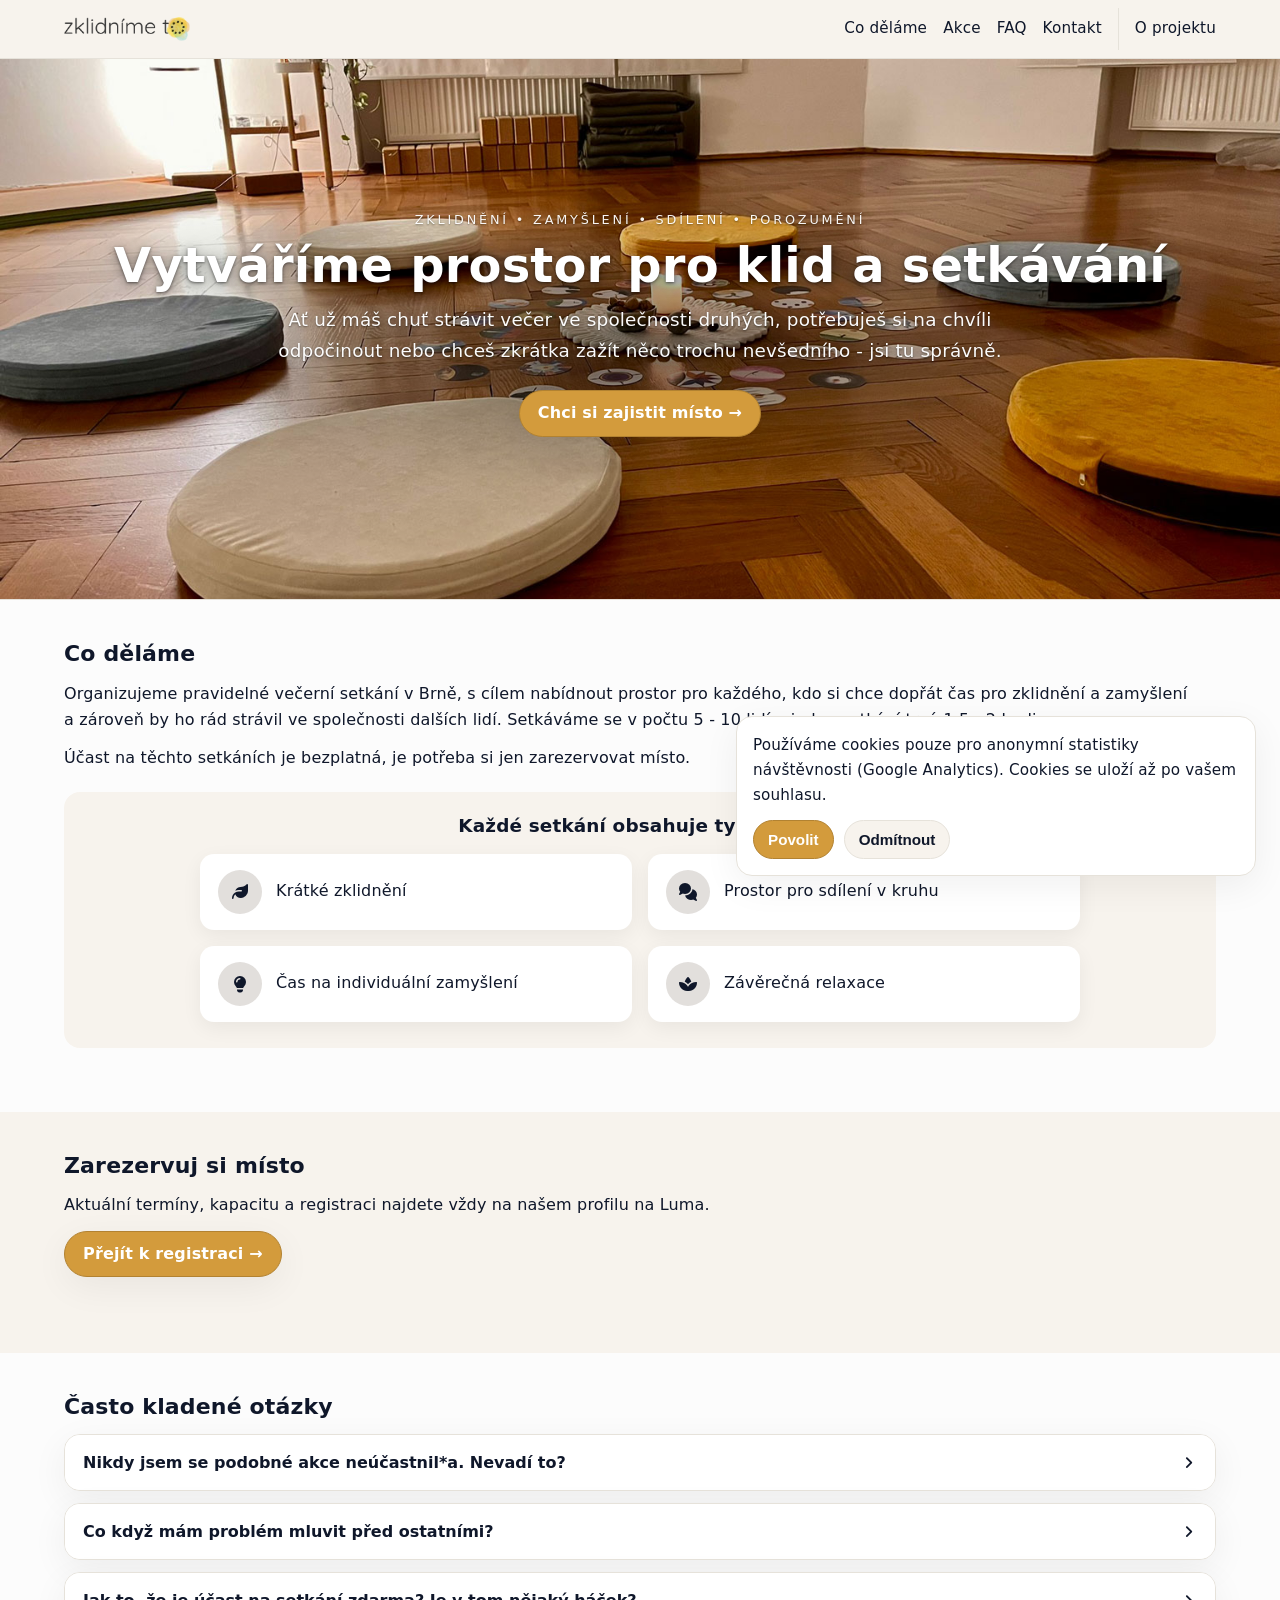
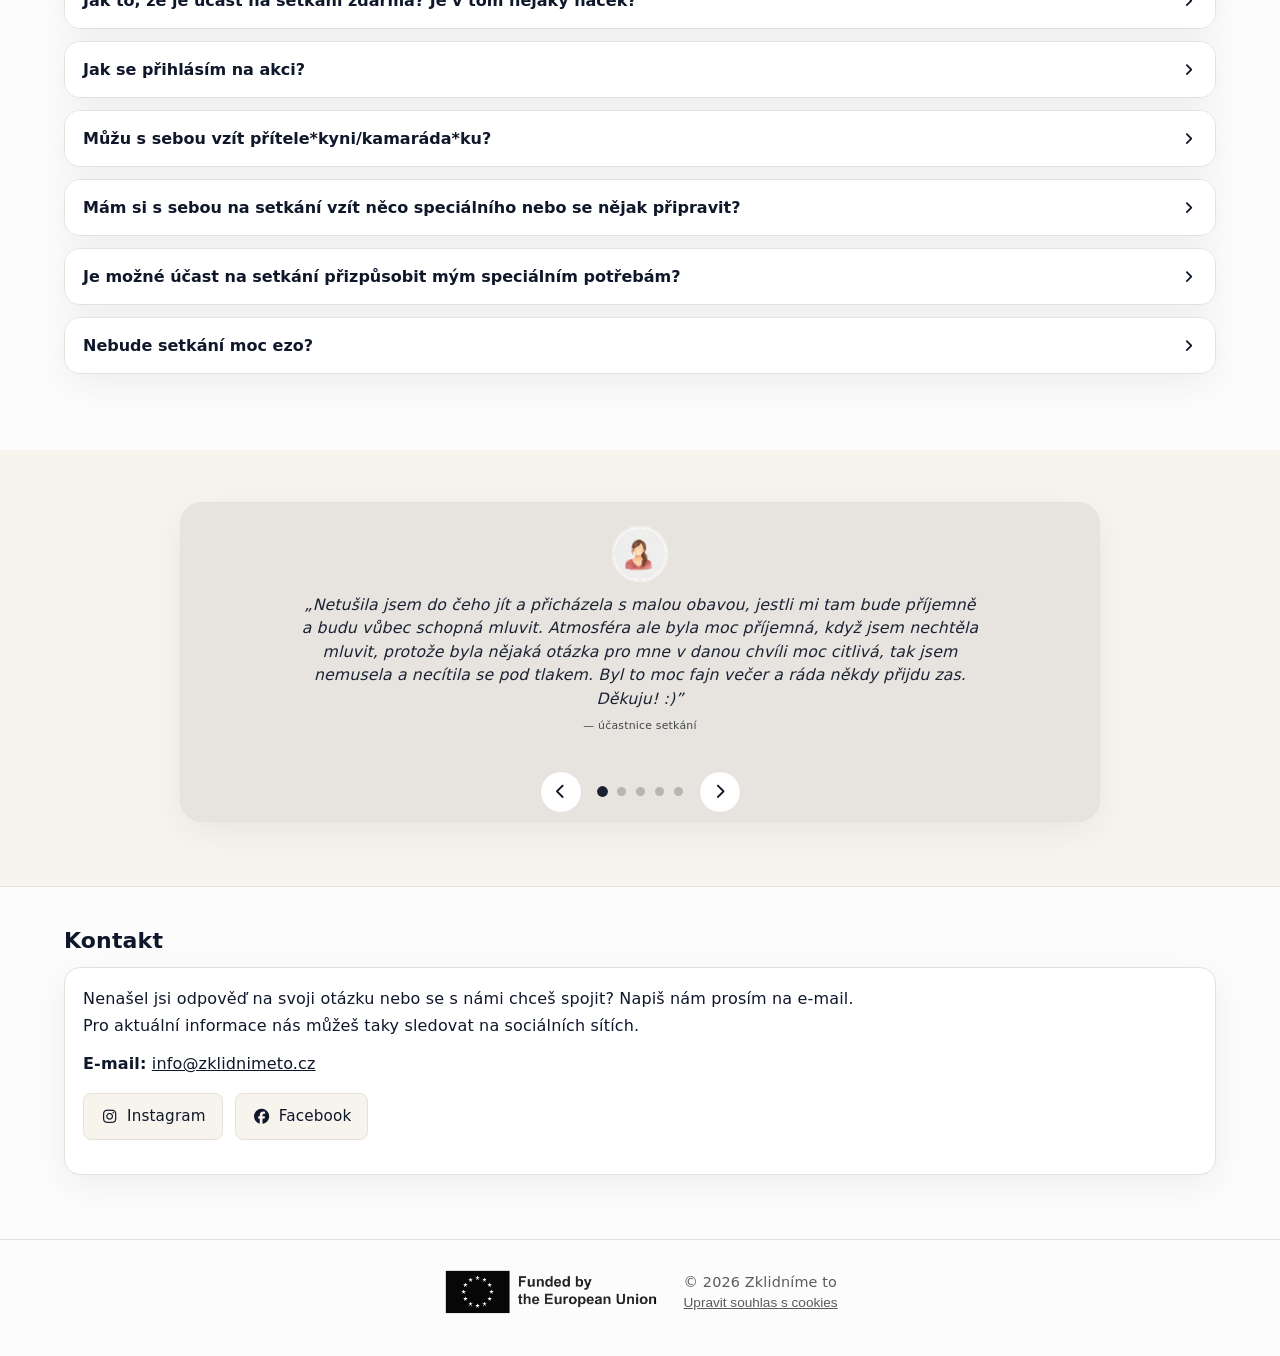
==== commit 3f66288d: "Remove Hodnoceni link" ====
--- a/index.html
+++ b/index.html
@@ -587,7 +587,6 @@
         <a href="#co-delame-title">Co děláme</a>
         <a href="#akce-title">Akce</a>
         <a href="#faq-title">FAQ</a>
-        <a href="#hodnoceni-title">Hodnocení</a>
         <a href="#kontakt-title">Kontakt</a>
         <a href="o-projektu.html" class="nav-page-link">O projektu</a>
       </nav>
@@ -599,7 +598,6 @@
         <a href="#co-delame-title" class="m-link">Co děláme</a>
         <a href="#akce-title" class="m-link">Akce</a>
         <a href="#faq-title" class="m-link">FAQ</a>
-        <a href="#hodnoceni-title" class="m-link">Hodnocení</a>
         <a href="#kontakt-title" class="m-link">Kontakt</a>
         <a href="o-projektu.html" class="m-link nav-page-link">O projektu</a>
       </nav>
@@ -762,7 +760,7 @@
 
   </section>
 
-  <section id="hodnoceni" class="alt" aria-labelledby="hodnoceni-title">
+  <section id="hodnoceni" class="alt" aria-label="Hodnocení">
     <div class="container">
 
       <div class="reviews-carousel" data-reviews-carousel tabindex="0" aria-label="Hodnocení účastníků – šipkami nebo posunutím prstu doleva a doprava">
@@ -773,7 +771,7 @@
             data-reviews-viewport
             role="region"
             aria-roledescription="karousel"
-            aria-labelledby="hodnoceni-title"
+            aria-label="Hodnocení účastníků"
           >
             <div class="reviews-track" data-reviews-track>
               <div class="review-slide" data-review-slide>
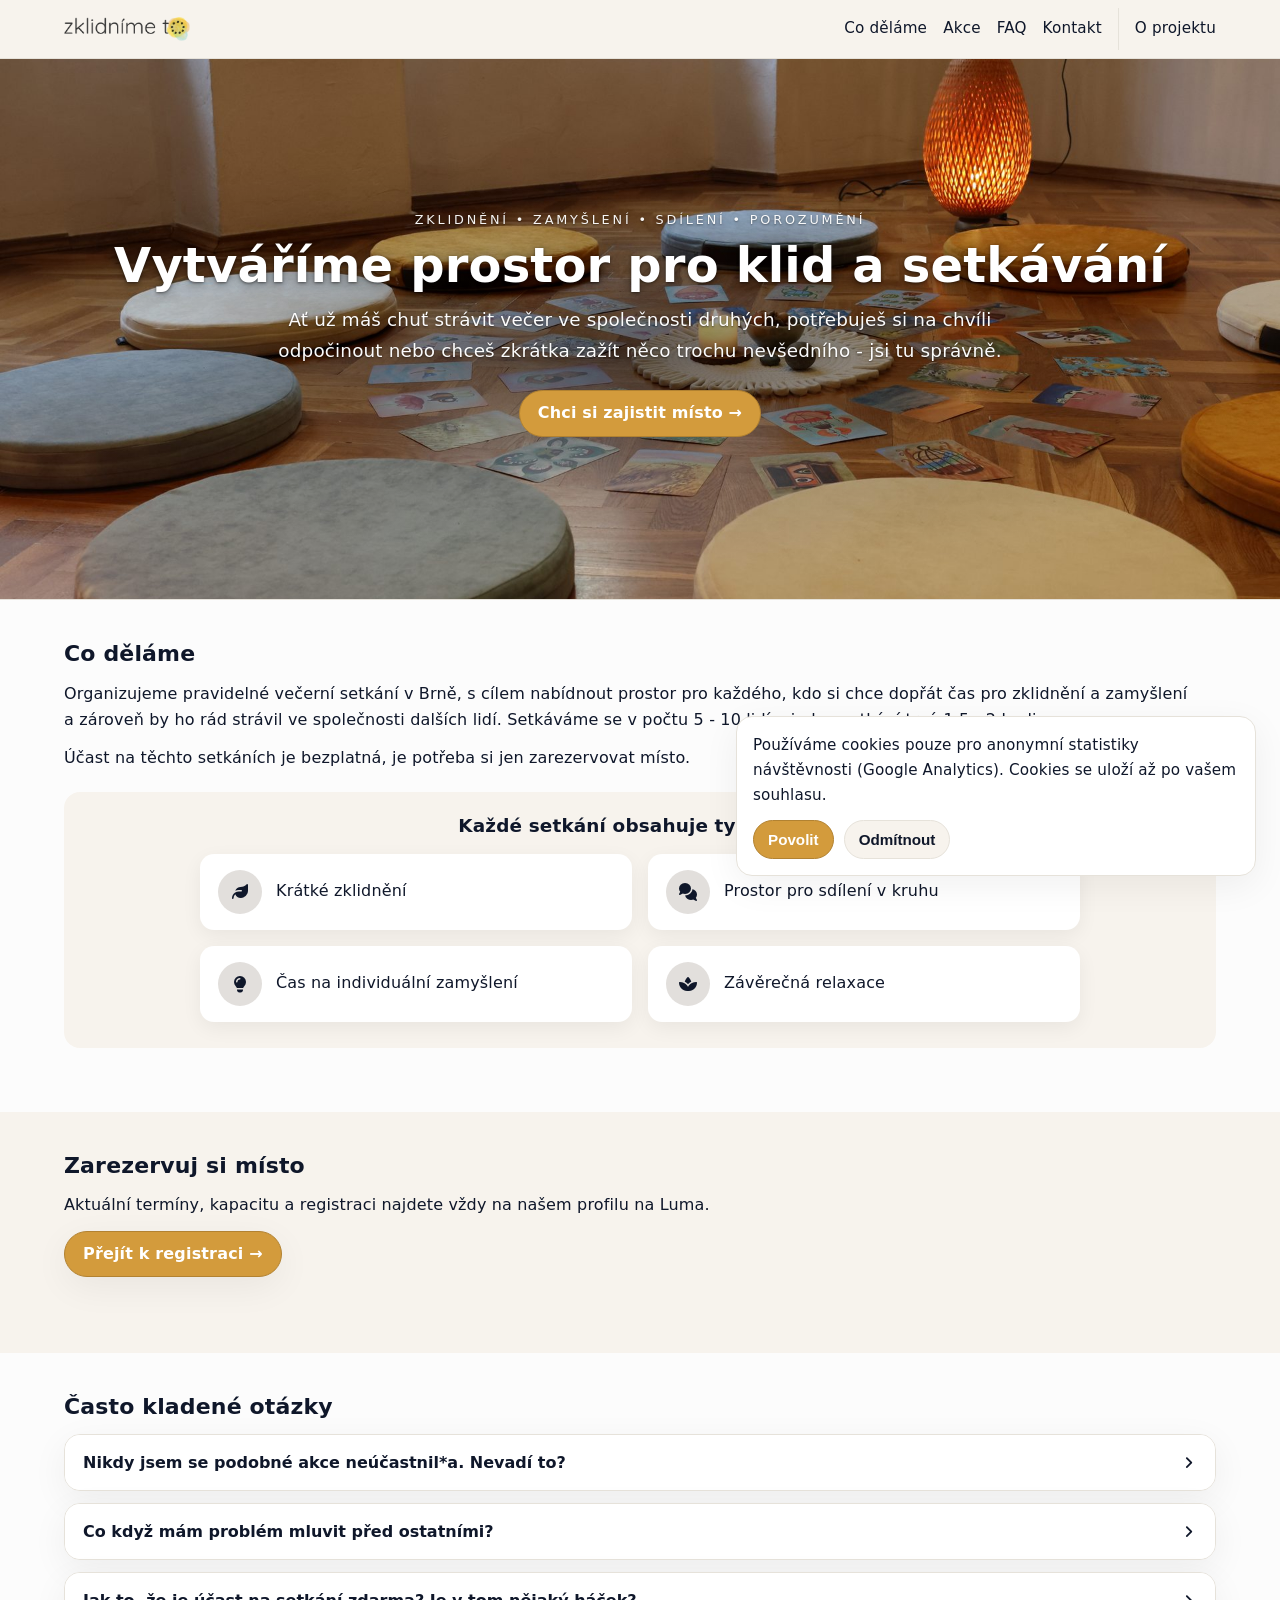
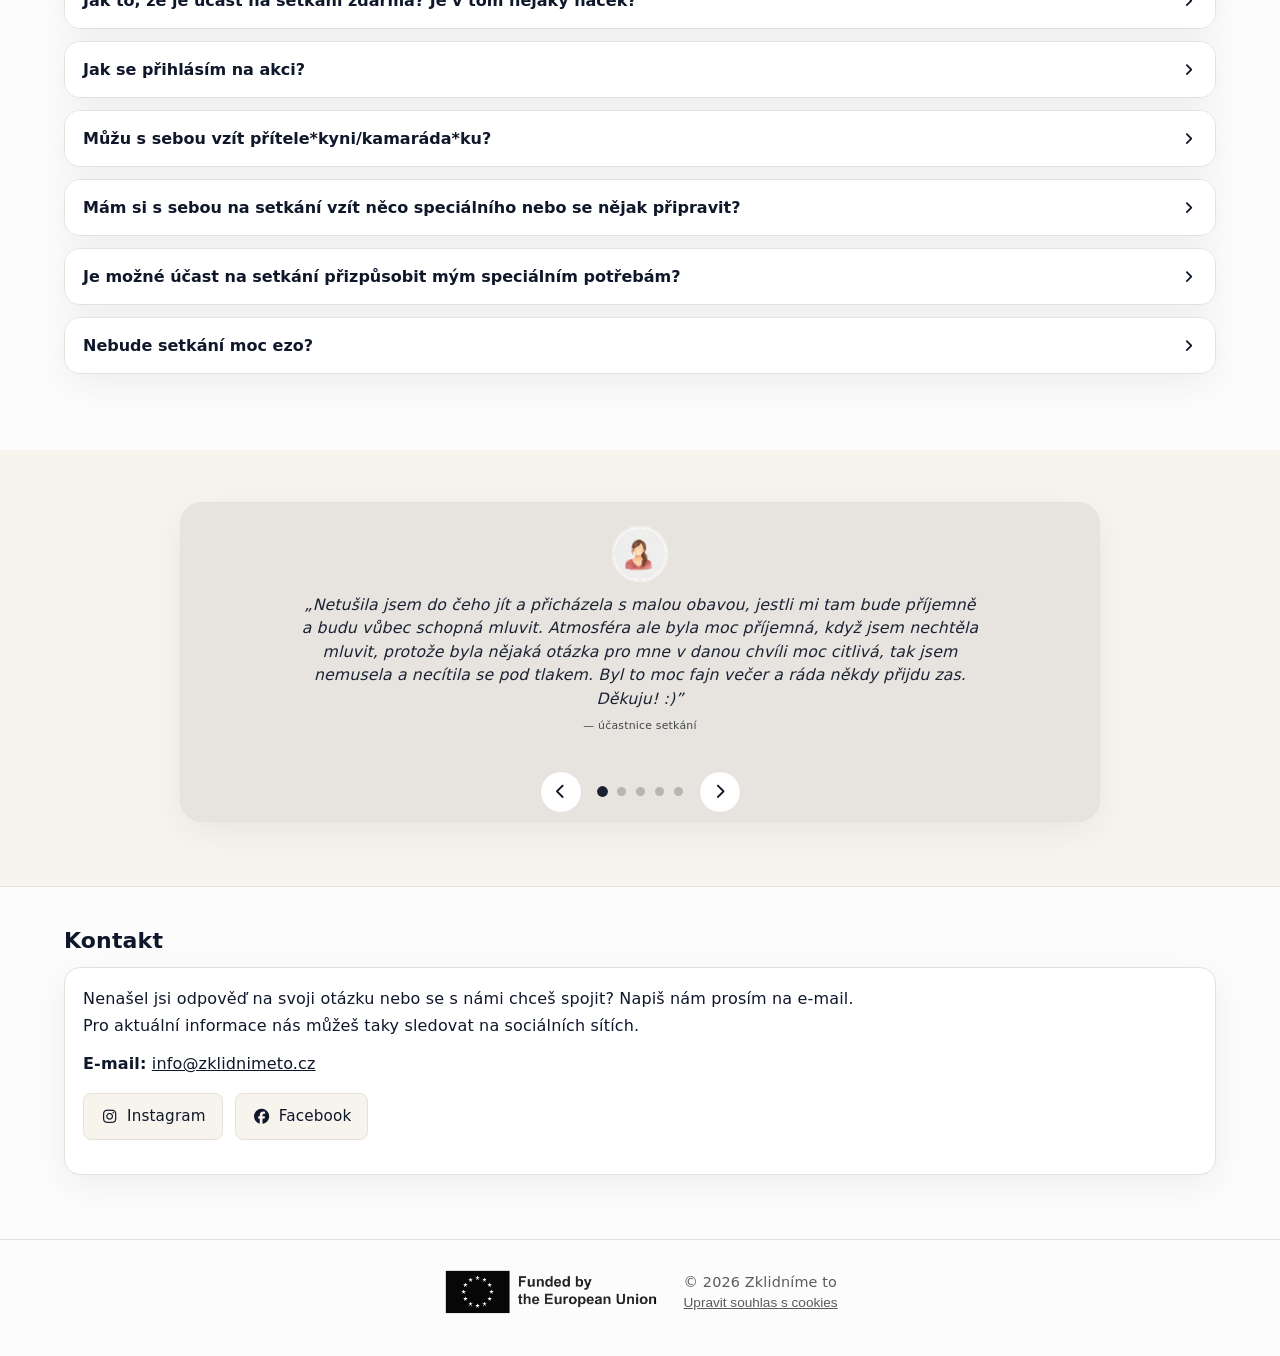
==== commit 8d07f73b: "New cover photo" ====
--- a/index.html
+++ b/index.html
@@ -85,8 +85,8 @@
       overflow:hidden;
 
       /* pozadí: fotka */
-      background: url('assets/img/cover-photo-new-med.jpg') no-repeat center;
-      background-position: 50% 46%;
+      background: url('assets/img/cover-photo-circle-med.jpg') no-repeat center;
+      background-position: 50% 50%;
       background-size: cover;
 
       color:#fff;
